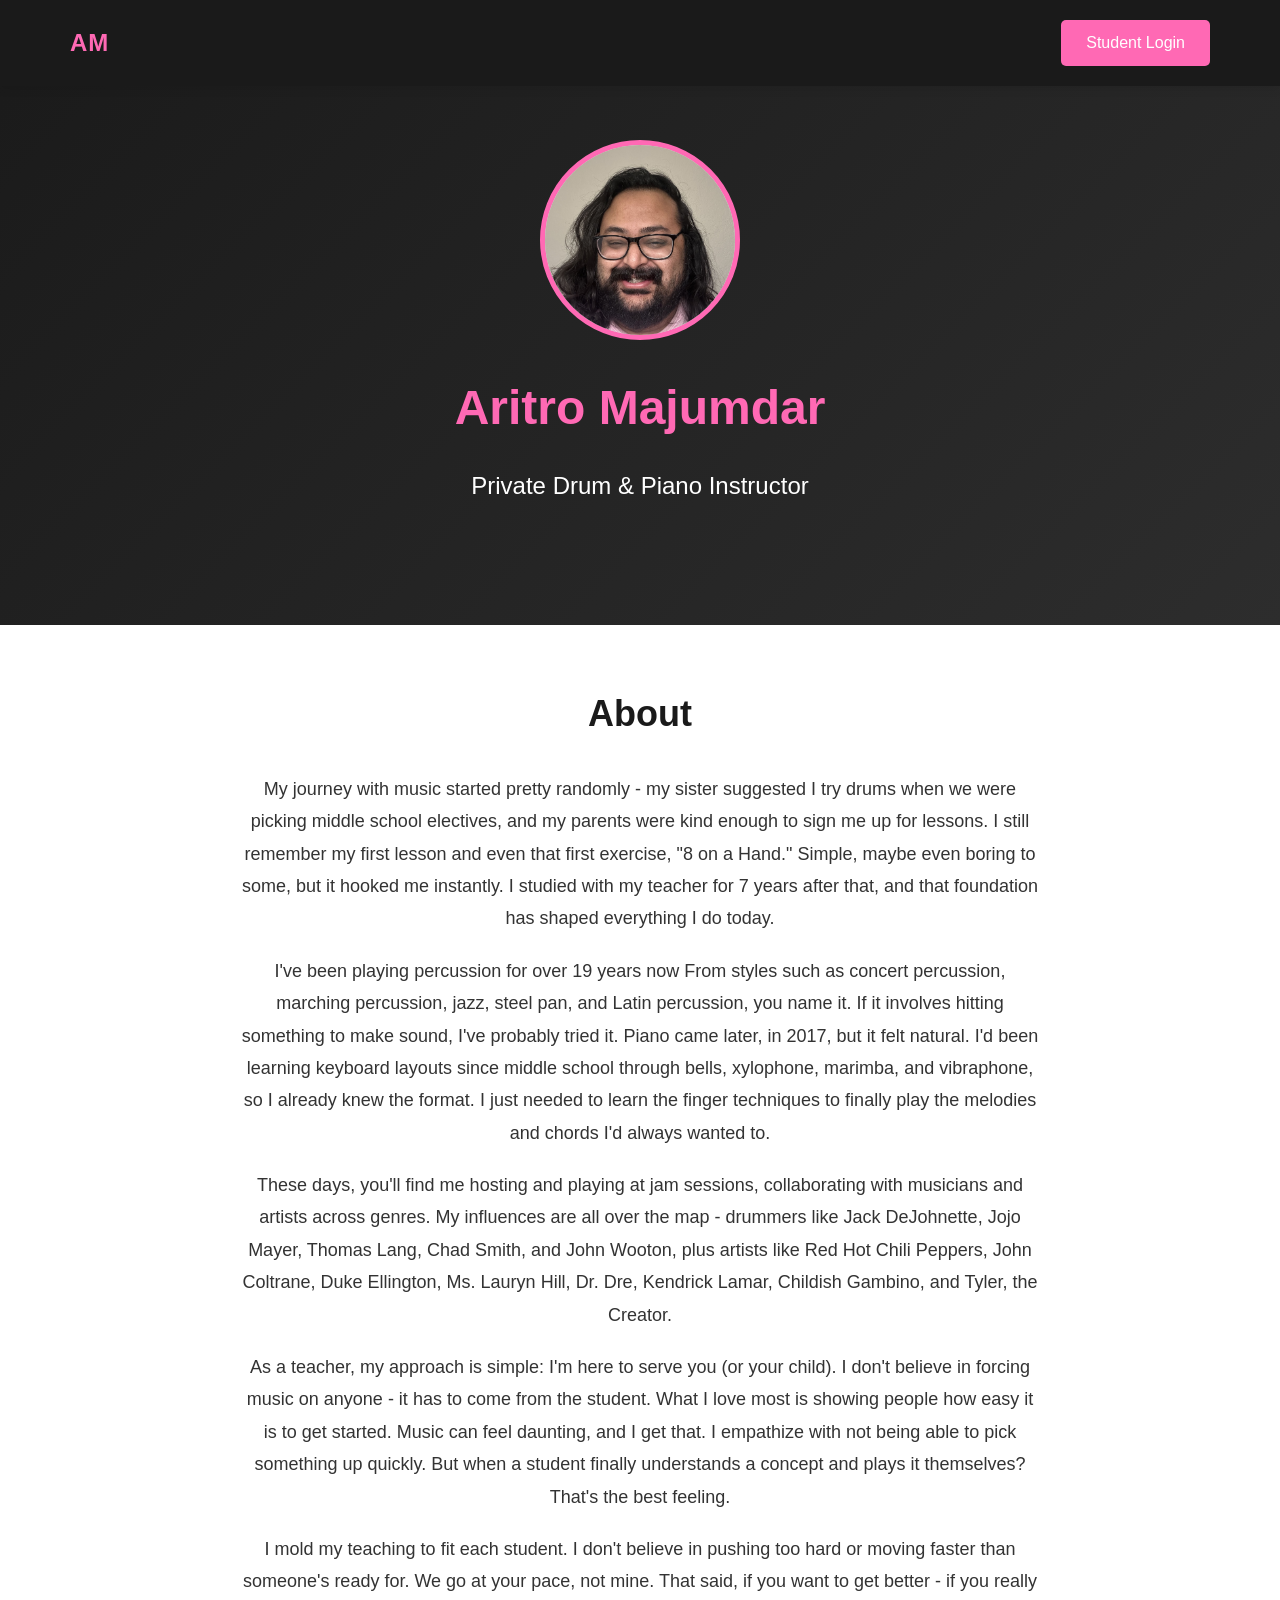
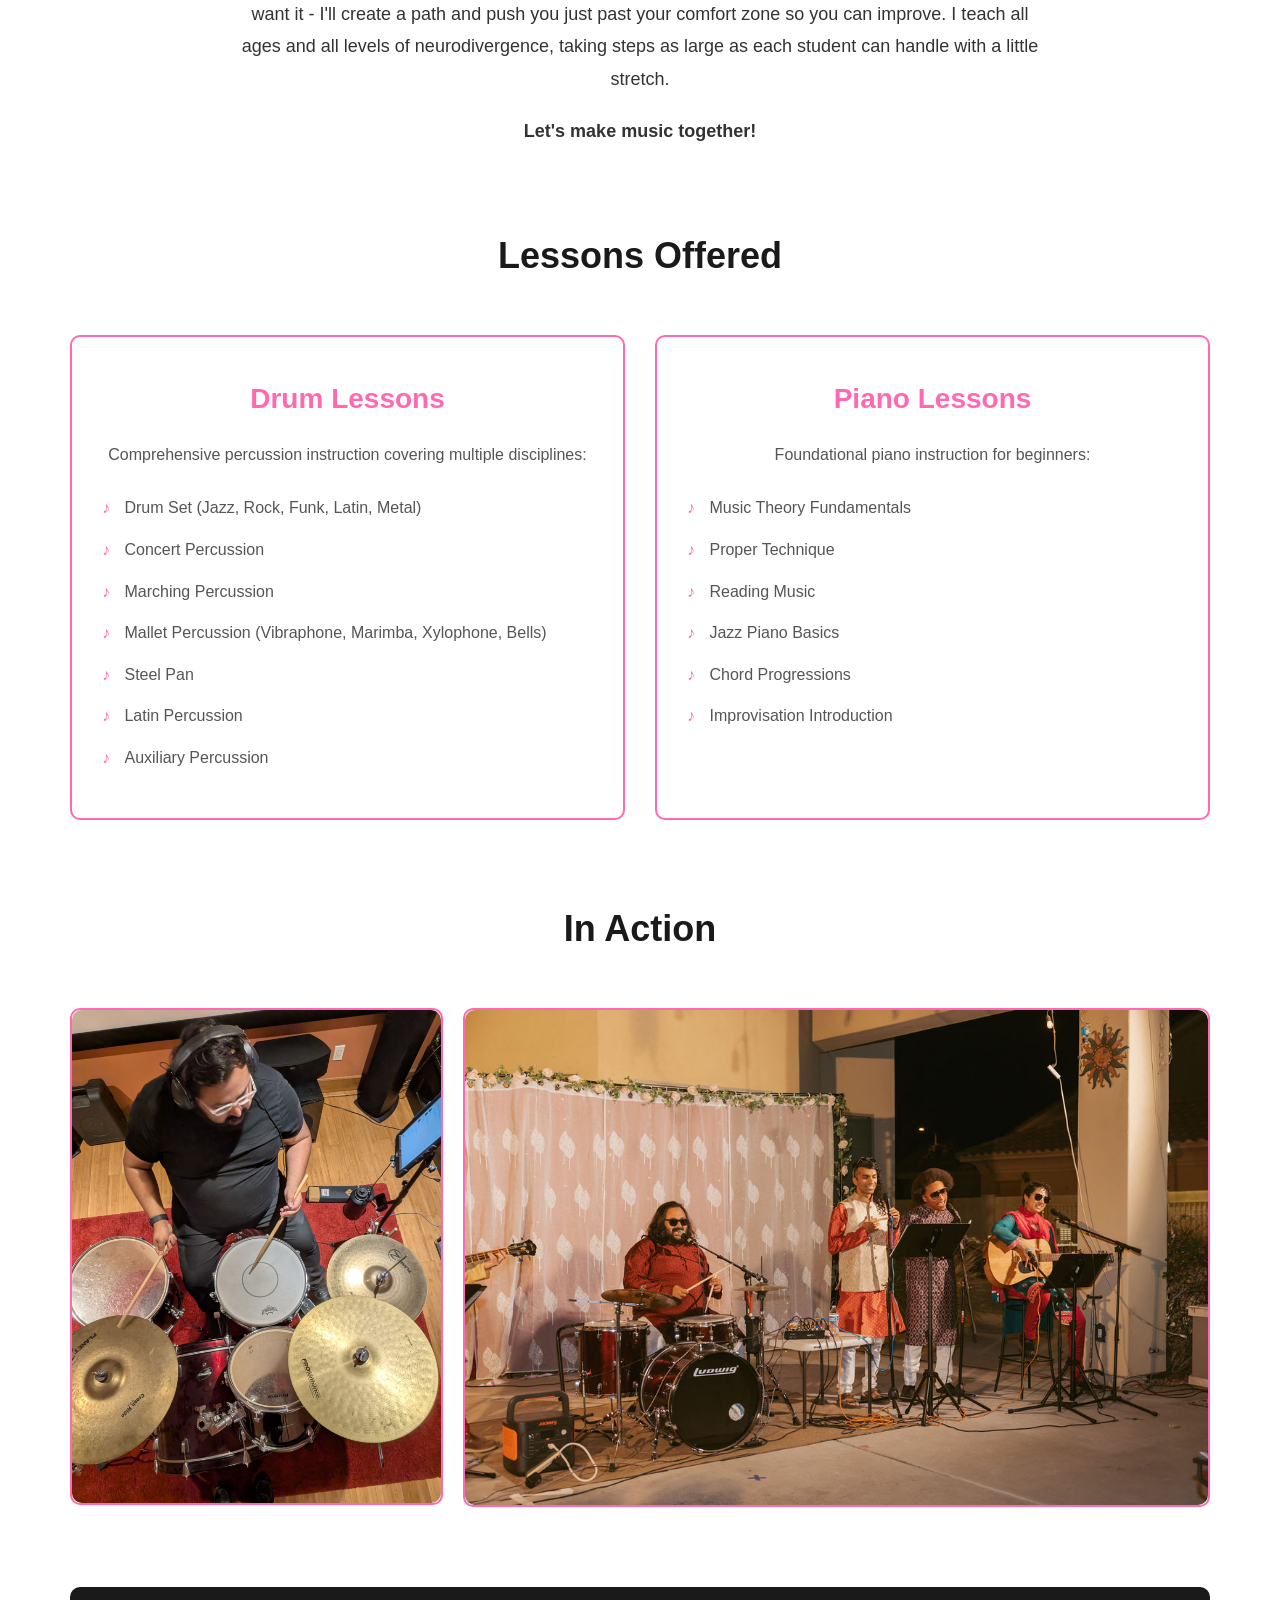
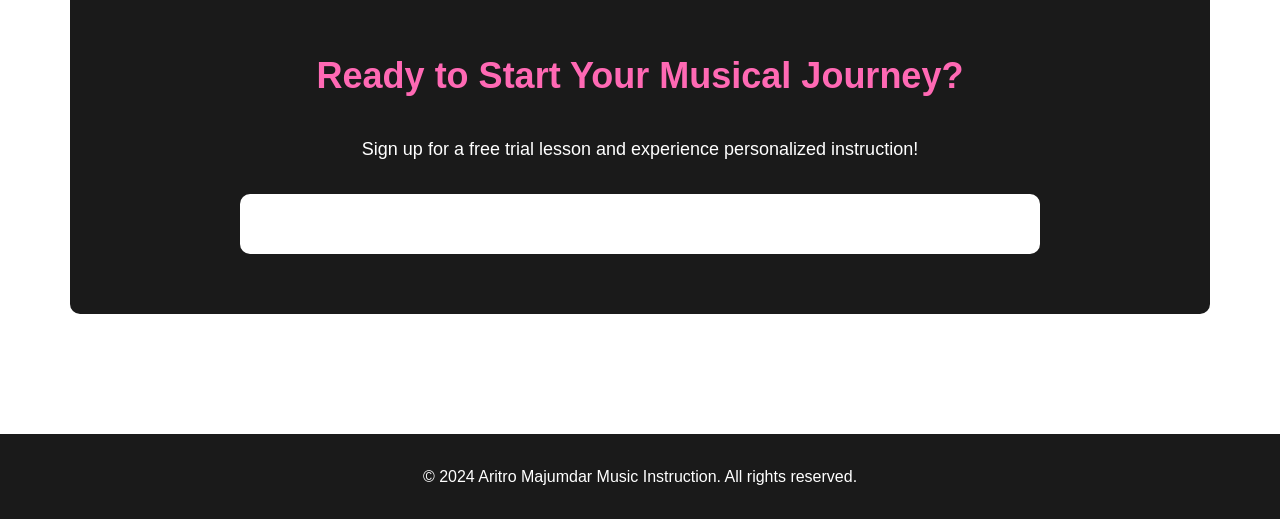
==== index.html @ 0a124317 "Changed bio" ====
<!DOCTYPE html>
<html lang="en">
<head>
    <meta charset="UTF-8">
    <meta name="viewport" content="width=device-width, initial-scale=1.0">
    <title>Aritro Majumdar - Drum & Piano Lessons</title>
    <link rel="stylesheet" href="style.css">
</head>
<body>
    <header>
        <nav>
            <div class="logo">AM</div>
            <a href="login.html" class="login-btn">Student Login</a>
        </nav>
    </header>

    <section class="hero">
        <div class="hero-image">
            <img src="images/music site profile.jpeg" alt="Aritro Majumdar">
        </div>
        <h1>Aritro Majumdar</h1>
        <h2>Private Drum & Piano Instructor</h2>
    </section>

    <div class="container">
        <section class="about">
            <h2>About</h2>
            <p>
                My journey with music started pretty randomly - my sister suggested I try drums when we were 
                picking middle school electives, and my parents were kind enough to sign me up for lessons. 
                I still remember my first lesson and even that first exercise, "8 on a Hand." Simple, 
                maybe even boring to some, but it hooked me instantly. I studied with my teacher for 7 years after that, 
                and that foundation has shaped everything I do today.
            </p>
            <p>
                I've been playing percussion for over 19 years now From styles such as concert percussion, marching percussion, 
                jazz, steel pan, and Latin percussion, you name it. 
                If it involves hitting something to make sound, I've probably tried it. 
                Piano came later, in 2017, but it felt natural. 
                I'd been learning keyboard layouts since middle school through bells, xylophone, 
                marimba, and vibraphone, so I already knew the format. I just needed to learn the finger 
                techniques to finally play the melodies and chords I'd always wanted to.
            </p>
            <p>
                These days, you'll find me hosting and playing at jam sessions, collaborating with musicians and artists across genres. My influences are all over the map - drummers like Jack DeJohnette, Jojo Mayer, Thomas Lang, Chad Smith, and John Wooton, plus artists like Red Hot Chili Peppers, John Coltrane, Duke Ellington, Ms. Lauryn Hill, Dr. Dre, Kendrick Lamar, Childish Gambino, and Tyler, the Creator.
            </p>
            <p>
                As a teacher, my approach is simple: I'm here to serve you (or your child). I don't believe in forcing music on anyone - it has to come from the student. What I love most is showing people how easy it is to get started. Music can feel daunting, and I get that. I empathize with not being able to pick something up quickly. But when a student finally understands a concept and plays it themselves? That's the best feeling.
            </p>
            <p>
                I mold my teaching to fit each student. I don't believe in pushing too hard or moving faster than someone's ready for. We go at your pace, not mine. That said, if you want to get better - if you really want it - I'll create a path and push you just past your comfort zone so you can improve. I teach all ages and all levels of neurodivergence, taking steps as large as each student can handle with a little stretch.
            </p>
            <p>
                <b>Let's make music together!</b>
            </p>
        </section>

        <section class="services">
            <h2>Lessons Offered</h2>
            <div class="service-cards">
                <div class="service-card">
                    <h3>Drum Lessons</h3>
                    <p>Comprehensive percussion instruction covering multiple disciplines:</p>
                    <ul>
                        <li>Drum Set (Jazz, Rock, Funk, Latin, Metal)</li>
                        <li>Concert Percussion</li>
                        <li>Marching Percussion</li>
                        <li>Mallet Percussion (Vibraphone, Marimba, Xylophone, Bells)</li>
                        <li>Steel Pan</li>
                        <li>Latin Percussion</li>
                        <li>Auxiliary Percussion</li>
                    </ul>
                </div>

                <div class="service-card">
                    <h3>Piano Lessons</h3>
                    <p>Foundational piano instruction for beginners:</p>
                    <ul>
                        <li>Music Theory Fundamentals</li>
                        <li>Proper Technique</li>
                        <li>Reading Music</li>
                        <li>Jazz Piano Basics</li>
                        <li>Chord Progressions</li>
                        <li>Improvisation Introduction</li>
                    </ul>
                </div>
            </div>
        </section>

        <section class="gallery">
            <h2>In Action</h2>
            <div class="gallery-grid">
                <div class="gallery-item">
                    <img src="images/performance1.jpg" alt="Performance 1">
                </div>
                <div class="gallery-item">
                    <img src="images/759A1581.jpg" alt="Performance 2">
                </div>
            </div>
        </section>

       <section class="contact">
            <h2>Ready to Start Your Musical Journey?</h2>
            <p>Sign up for a free trial lesson and experience personalized instruction!</p>
            <div class="trial-widget">
                <script src="https://app.mymusicstaff.com/Widget/v4/Widget.ashx?settings=eyJTY2hvb2xJRCI6InNjaF9QaDRKRiIsIldlYnNpdGVJRCI6Indic19WUzhKQyIsIldlYnNpdGVCbG9ja0lEIjoid2JiX3pZemNmSlEifQ=="></script>
            </div>
        </section>
    </div>

    <footer>
        <p>&copy; 2024 Aritro Majumdar Music Instruction. All rights reserved.</p>
    </footer>
</body>
</html>
---- style.css ----
* {
    margin: 0;
    padding: 0;
    box-sizing: border-box;
}

body {
    font-family: 'Helvetica Neue', Arial, sans-serif;
    line-height: 1.6;
    color: #1a1a1a;
    background: white;
}

/* Header */
header {
    background: #1a1a1a;
    padding: 20px 0;
    position: fixed;
    width: 100%;
    top: 0;
    z-index: 100;
    box-shadow: 0 2px 10px rgba(0,0,0,0.1);
}

nav {
    max-width: 1200px;
    margin: 0 auto;
    padding: 0 30px;
    display: flex;
    justify-content: space-between;
    align-items: center;
}

.logo {
    color: #ff69b4;
    font-size: 24px;
    font-weight: bold;
    letter-spacing: 1px;
}

.login-btn {
    background: #ff69b4;
    color: white;
    padding: 10px 25px;
    border: none;
    border-radius: 5px;
    font-size: 16px;
    cursor: pointer;
    text-decoration: none;
    transition: background 0.3s;
}

.login-btn:hover {
    background: #ff1493;
}

/* Hero Section */
.hero {
    background: linear-gradient(135deg, #1a1a1a 0%, #2d2d2d 100%);
    color: white;
    padding: 140px 30px 80px;
    text-align: center;
}

.hero h1 {
    font-size: 48px;
    margin-bottom: 20px;
    color: #ff69b4;
}

.hero h2 {
    font-size: 24px;
    font-weight: 300;
    margin-bottom: 40px;
    color: white;
}

.hero-image {
    width: 200px;
    height: 200px;
    border-radius: 50%;
    border: 5px solid #ff69b4;
    background: #ddd;
    margin: 0 auto 30px;
    display: flex;
    align-items: center;
    justify-content: center;
    color: #888;
    font-size: 14px;
}

/* Login Page Styles */
.login-page {
    min-height: 100vh;
    padding: 140px 30px 80px;
    background: linear-gradient(135deg, #1a1a1a 0%, #2d2d2d 100%);
}

.login-container {
    max-width: 800px;
    margin: 0 auto;
    background: white;
    padding: 40px;
    border-radius: 10px;
    box-shadow: 0 10px 30px rgba(0,0,0,0.3);
}

.login-container h1 {
    text-align: center;
    color: #ff69b4;
    margin-bottom: 30px;
    font-size: 36px;
}

#loginWidget {
    width: 100%;
}

/* Update/add to your Contact Section styles */

.trial-widget {
    max-width: 800px;
    margin: 0 auto;
    background: white;
    padding: 30px;
    border-radius: 10px;
}

/* Main Content */
.container {
    max-width: 1200px;
    margin: 0 auto;
    padding: 60px 30px;
}

/* About Section */
.about {
    text-align: center;
    margin-bottom: 80px;
}

.about h2 {
    font-size: 36px;
    margin-bottom: 30px;
    color: #1a1a1a;
}

.about p {
    font-size: 18px;
    line-height: 1.8;
    max-width: 800px;
    margin: 0 auto 20px;
    color: #333;
}

/* Services Section */
.services {
    margin-bottom: 80px;
}

.services h2 {
    font-size: 36px;
    text-align: center;
    margin-bottom: 50px;
    color: #1a1a1a;
}

.service-cards {
    display: grid;
    grid-template-columns: repeat(auto-fit, minmax(300px, 1fr));
    gap: 30px;
}

.service-card {
    background: white;
    border: 2px solid #ff69b4;
    border-radius: 10px;
    padding: 40px 30px;
    text-align: center;
    transition: transform 0.3s, box-shadow 0.3s;
}

.service-card:hover {
    transform: translateY(-5px);
    box-shadow: 0 10px 30px rgba(255, 105, 180, 0.2);
}

.service-card h3 {
    font-size: 28px;
    margin-bottom: 20px;
    color: #ff69b4;
}

.service-card p {
    font-size: 16px;
    color: #555;
    line-height: 1.6;
}

.service-card ul {
    list-style: none;
    margin-top: 20px;
    text-align: left;
}

.service-card li {
    padding: 8px 0;
    color: #555;
}

.service-card li:before {
    content: "♪ ";
    color: #ff69b4;
    font-weight: bold;
    margin-right: 10px;
}

.service-card .sub-list {
    margin-left: 20px;
    margin-top: 10px;
}

.service-card .sub-list li {
    padding: 5px 0;
    font-size: 14px;
}

.service-card .sub-list li:before {
    content: "• ";
    color: #ff69b4;
    font-weight: bold;
    margin-right: 8px;
}

/* Gallery Section */
.gallery {
    margin-bottom: 80px;
}

.gallery h2 {
    font-size: 36px;
    text-align: center;
    margin-bottom: 50px;
    color: #1a1a1a;
}

.gallery-grid {
    display: grid;
    grid-template-columns: 1fr 2fr;
    gap: 20px;
    align-items: start;
}

.gallery-item {
    background: #f0f0f0;
    border-radius: 10px;
    overflow: hidden;
    border: 2px solid #ff69b4;
}

.gallery-item.tall {
    grid-row: span 2;
}

.gallery-item.wide {
    grid-column: span 1;
}

.gallery-item img {
    width: 100%;
    height: 100%;
    object-fit: cover;
    display: block;
}

/* Add this to your style.css file */

.hero-image img {
    width: 100%;
    height: 100%;
    object-fit: cover;
    border-radius: 50%;
}

.gallery-item img {
    width: 100%;
    height: 100%;
    object-fit: cover;
    border-radius: 10px;
}

/* Contact Section */
.contact {
    background: #1a1a1a;
    color: white;
    padding: 60px 30px;
    text-align: center;
    border-radius: 10px;
}

.contact h2 {
    font-size: 36px;
    margin-bottom: 30px;
    color: #ff69b4;
}

.contact p {
    font-size: 18px;
    margin-bottom: 30px;
}

.contact-btn {
    background: #ff69b4;
    color: white;
    padding: 15px 40px;
    border: none;
    border-radius: 5px;
    font-size: 18px;
    cursor: pointer;
    text-decoration: none;
    display: inline-block;
    transition: background 0.3s;
}

.contact-btn:hover {
    background: #ff1493;
}

/* Footer */
footer {
    background: #1a1a1a;
    color: white;
    text-align: center;
    padding: 30px;
    margin-top: 60px;
}

/* Add this to the bottom of your style.css file */

/* Modal Styles */
.modal {
    display: none;
    position: fixed;
    z-index: 1000;
    left: 0;
    top: 0;
    width: 100%;
    height: 100%;
    overflow: auto;
    background-color: rgba(0, 0, 0, 0.7);
}

.modal-content {
    background-color: #fefefe;
    margin: 5% auto;
    padding: 20px;
    border: 1px solid #888;
    border-radius: 10px;
    width: 90%;
    max-width: 600px;
    position: relative;
}

.close {
    color: #aaa;
    float: right;
    font-size: 28px;
    font-weight: bold;
    cursor: pointer;
}

.close:hover,
.close:focus {
    color: #ff69b4;
}

/* Responsive */
@media (max-width: 768px) {
    .hero h1 {
        font-size: 36px;
    }

    .hero h2 {
        font-size: 20px;
    }

    .service-cards {
        grid-template-columns: 1fr;
    }

    .gallery-grid {
        grid-template-columns: 1fr;
    }
    
    .gallery-item.tall {
        grid-row: span 1;
    }
}
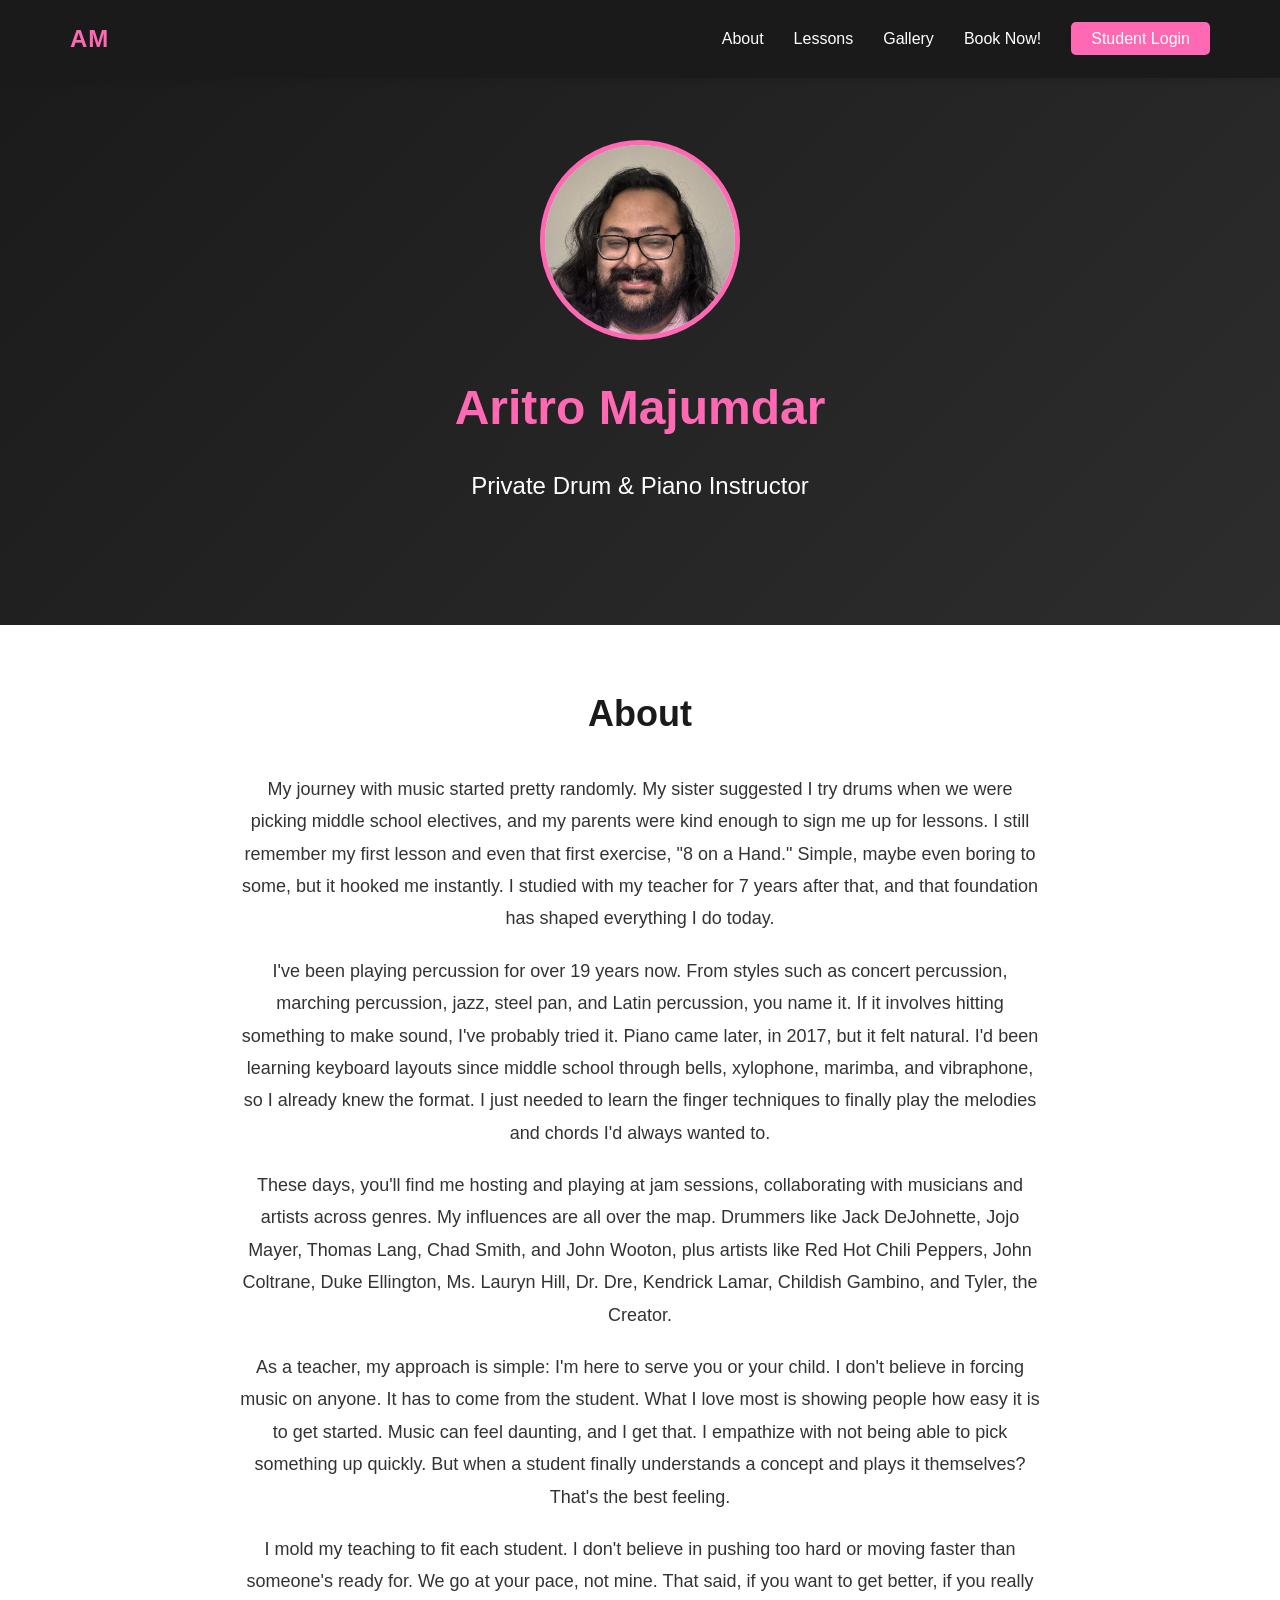
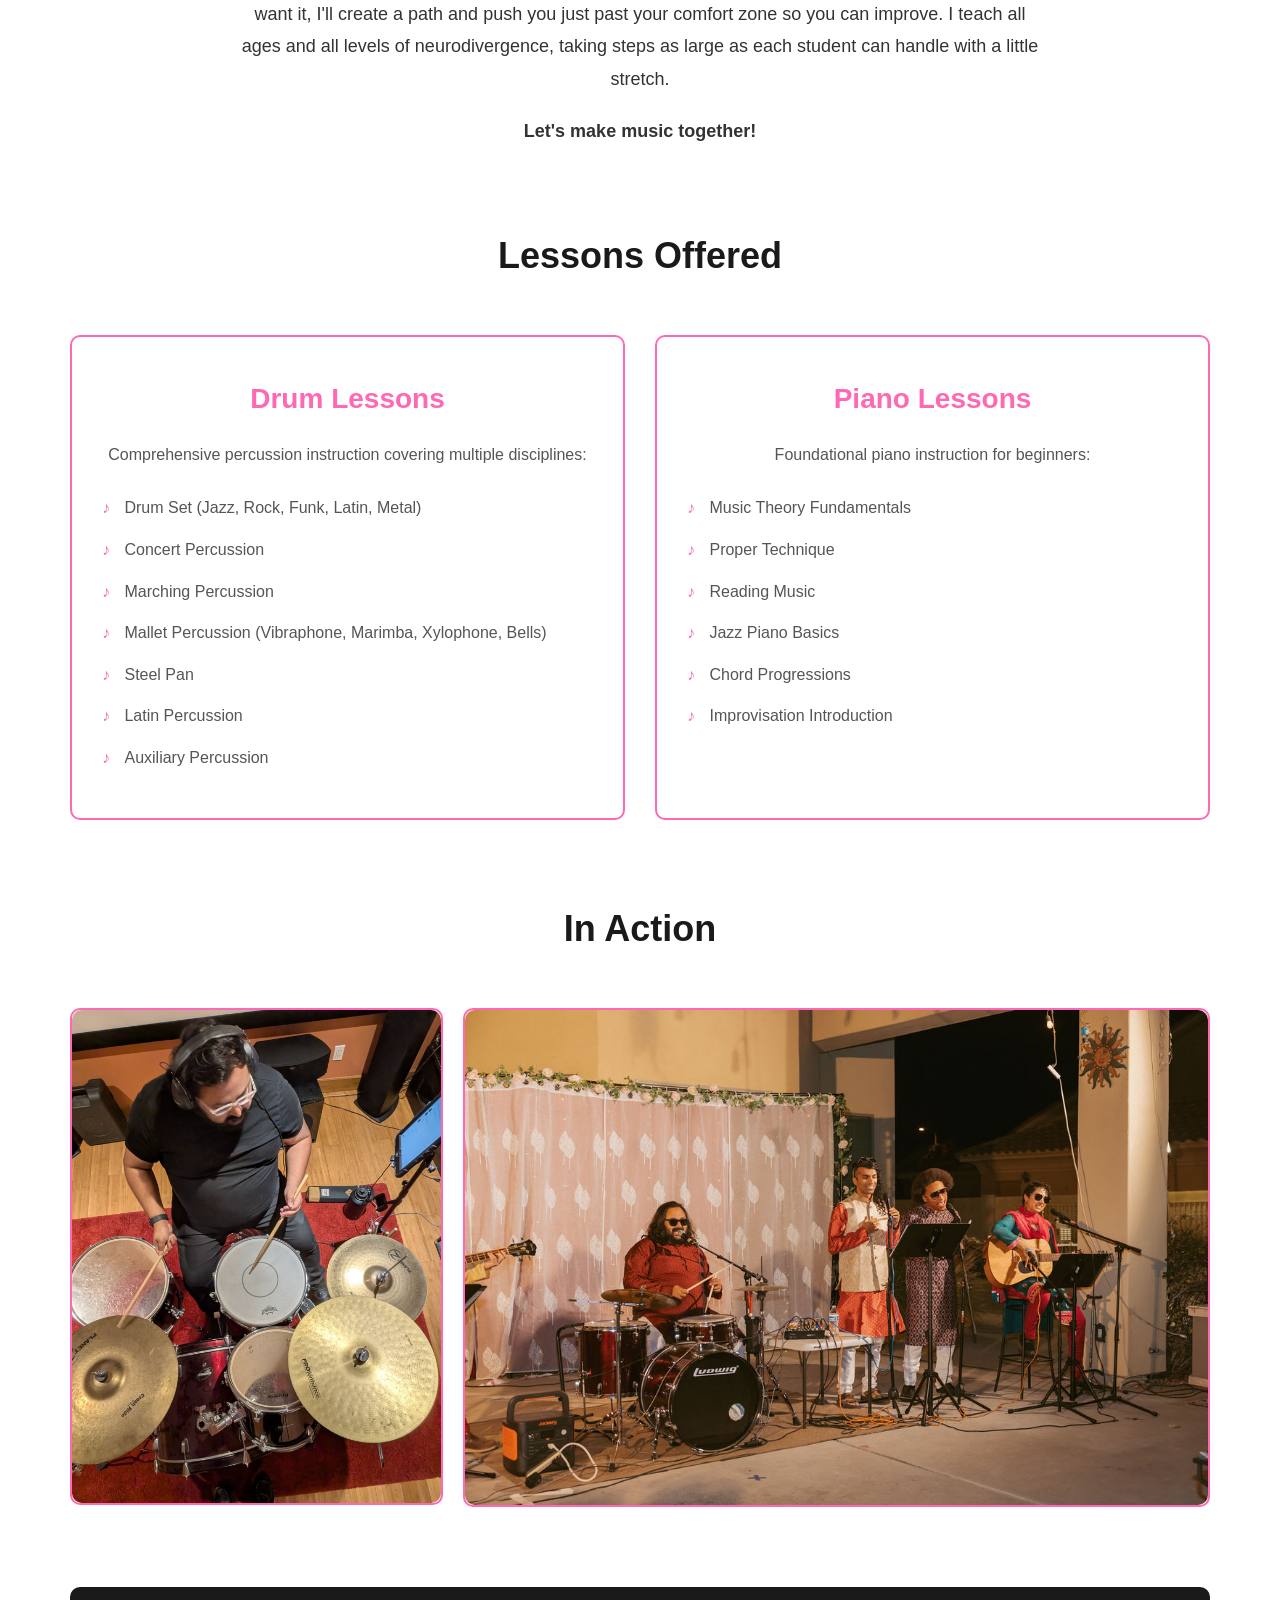
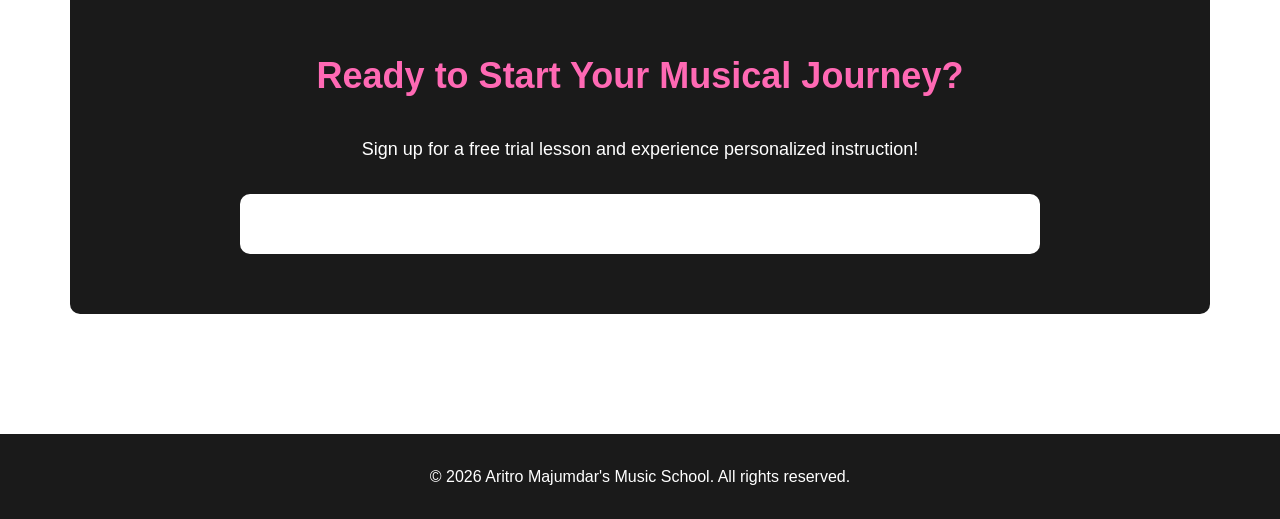
==== commit 7c0a2f49: "Added nav bar" ====
--- a/index.html
+++ b/index.html
@@ -10,7 +10,13 @@
     <header>
         <nav>
             <div class="logo">AM</div>
-            <a href="login.html" class="login-btn">Student Login</a>
+            <ul class="nav-links">
+                <li><a href="#about">About</a></li>
+                <li><a href="#lessons">Lessons</a></li>
+                <li><a href="#gallery">Gallery</a></li>
+                <li><a href="#booknow">Book Now!</a></li>
+                <li><a href="login.html" class="login-btn">Student Login</a></li>
+            </ul>
         </nav>
     </header>
 
@@ -23,17 +29,17 @@
     </section>
 
     <div class="container">
-        <section class="about">
+        <section id="about" class="about">
             <h2>About</h2>
             <p>
-                My journey with music started pretty randomly - my sister suggested I try drums when we were 
+                My journey with music started pretty randomly. My sister suggested I try drums when we were 
                 picking middle school electives, and my parents were kind enough to sign me up for lessons. 
                 I still remember my first lesson and even that first exercise, "8 on a Hand." Simple, 
                 maybe even boring to some, but it hooked me instantly. I studied with my teacher for 7 years after that, 
                 and that foundation has shaped everything I do today.
             </p>
             <p>
-                I've been playing percussion for over 19 years now From styles such as concert percussion, marching percussion, 
+                I've been playing percussion for over 19 years now. From styles such as concert percussion, marching percussion, 
                 jazz, steel pan, and Latin percussion, you name it. 
                 If it involves hitting something to make sound, I've probably tried it. 
                 Piano came later, in 2017, but it felt natural. 
@@ -42,20 +48,20 @@
                 techniques to finally play the melodies and chords I'd always wanted to.
             </p>
             <p>
-                These days, you'll find me hosting and playing at jam sessions, collaborating with musicians and artists across genres. My influences are all over the map - drummers like Jack DeJohnette, Jojo Mayer, Thomas Lang, Chad Smith, and John Wooton, plus artists like Red Hot Chili Peppers, John Coltrane, Duke Ellington, Ms. Lauryn Hill, Dr. Dre, Kendrick Lamar, Childish Gambino, and Tyler, the Creator.
+                These days, you'll find me hosting and playing at jam sessions, collaborating with musicians and artists across genres. My influences are all over the map. Drummers like Jack DeJohnette, Jojo Mayer, Thomas Lang, Chad Smith, and John Wooton, plus artists like Red Hot Chili Peppers, John Coltrane, Duke Ellington, Ms. Lauryn Hill, Dr. Dre, Kendrick Lamar, Childish Gambino, and Tyler, the Creator.
             </p>
             <p>
-                As a teacher, my approach is simple: I'm here to serve you (or your child). I don't believe in forcing music on anyone - it has to come from the student. What I love most is showing people how easy it is to get started. Music can feel daunting, and I get that. I empathize with not being able to pick something up quickly. But when a student finally understands a concept and plays it themselves? That's the best feeling.
+                As a teacher, my approach is simple: I'm here to serve you or your child. I don't believe in forcing music on anyone. It has to come from the student. What I love most is showing people how easy it is to get started. Music can feel daunting, and I get that. I empathize with not being able to pick something up quickly. But when a student finally understands a concept and plays it themselves? That's the best feeling.
             </p>
             <p>
-                I mold my teaching to fit each student. I don't believe in pushing too hard or moving faster than someone's ready for. We go at your pace, not mine. That said, if you want to get better - if you really want it - I'll create a path and push you just past your comfort zone so you can improve. I teach all ages and all levels of neurodivergence, taking steps as large as each student can handle with a little stretch.
+                I mold my teaching to fit each student. I don't believe in pushing too hard or moving faster than someone's ready for. We go at your pace, not mine. That said, if you want to get better, if you really want it, I'll create a path and push you just past your comfort zone so you can improve. I teach all ages and all levels of neurodivergence, taking steps as large as each student can handle with a little stretch.
             </p>
             <p>
                 <b>Let's make music together!</b>
             </p>
         </section>
 
-        <section class="services">
+        <section id="lessons" class="services">
             <h2>Lessons Offered</h2>
             <div class="service-cards">
                 <div class="service-card">
@@ -87,7 +93,7 @@
             </div>
         </section>
 
-        <section class="gallery">
+        <section id="gallery" class="gallery">
             <h2>In Action</h2>
             <div class="gallery-grid">
                 <div class="gallery-item">
@@ -99,7 +105,7 @@
             </div>
         </section>
 
-       <section class="contact">
+       <section id="book now" class="contact">
             <h2>Ready to Start Your Musical Journey?</h2>
             <p>Sign up for a free trial lesson and experience personalized instruction!</p>
             <div class="trial-widget">
@@ -109,7 +115,23 @@
     </div>
 
     <footer>
-        <p>&copy; 2024 Aritro Majumdar Music Instruction. All rights reserved.</p>
+        <p>&copy; 2026 Aritro Majumdar's Music School. All rights reserved.</p>
     </footer>
+
+    <script>
+        // Smooth scrolling for navigation links
+        document.querySelectorAll('a[href^="#"]').forEach(anchor => {
+            anchor.addEventListener('click', function (e) {
+                e.preventDefault();
+                const target = document.querySelector(this.getAttribute('href'));
+                if (target) {
+                    target.scrollIntoView({
+                        behavior: 'smooth',
+                        block: 'start'
+                    });
+                }
+            });
+        });
+    </script>
 </body>
 </html>
--- a/style.css
+++ b/style.css
@@ -21,6 +21,8 @@
     z-index: 100;
     box-shadow: 0 2px 10px rgba(0,0,0,0.1);
 }
+
+/* Add/update these styles in your style.css */
 
 nav {
     max-width: 1200px;
@@ -29,6 +31,46 @@
     display: flex;
     justify-content: space-between;
     align-items: center;
+}
+
+.nav-links {
+    display: flex;
+    list-style: none;
+    gap: 30px;
+    align-items: center;
+}
+
+.nav-links a {
+    text-decoration: none;
+    color: white;
+    font-size: 16px;
+    transition: color 0.3s;
+}
+
+.nav-links a:hover {
+    color: #ff69b4;
+}
+
+.nav-links .login-btn {
+    background: #ff69b4;
+    color: white;
+    padding: 8px 20px;
+    border-radius: 5px;
+}
+
+.nav-links .login-btn:hover {
+    background: #ff1493;
+    color: white;
+}
+
+/* Responsive mobile menu */
+@media (max-width: 768px) {
+    .nav-links {
+        gap: 15px;
+        flex-wrap: wrap;
+        justify-content: center;
+        font-size: 14px;
+    }
 }
 
 .logo {
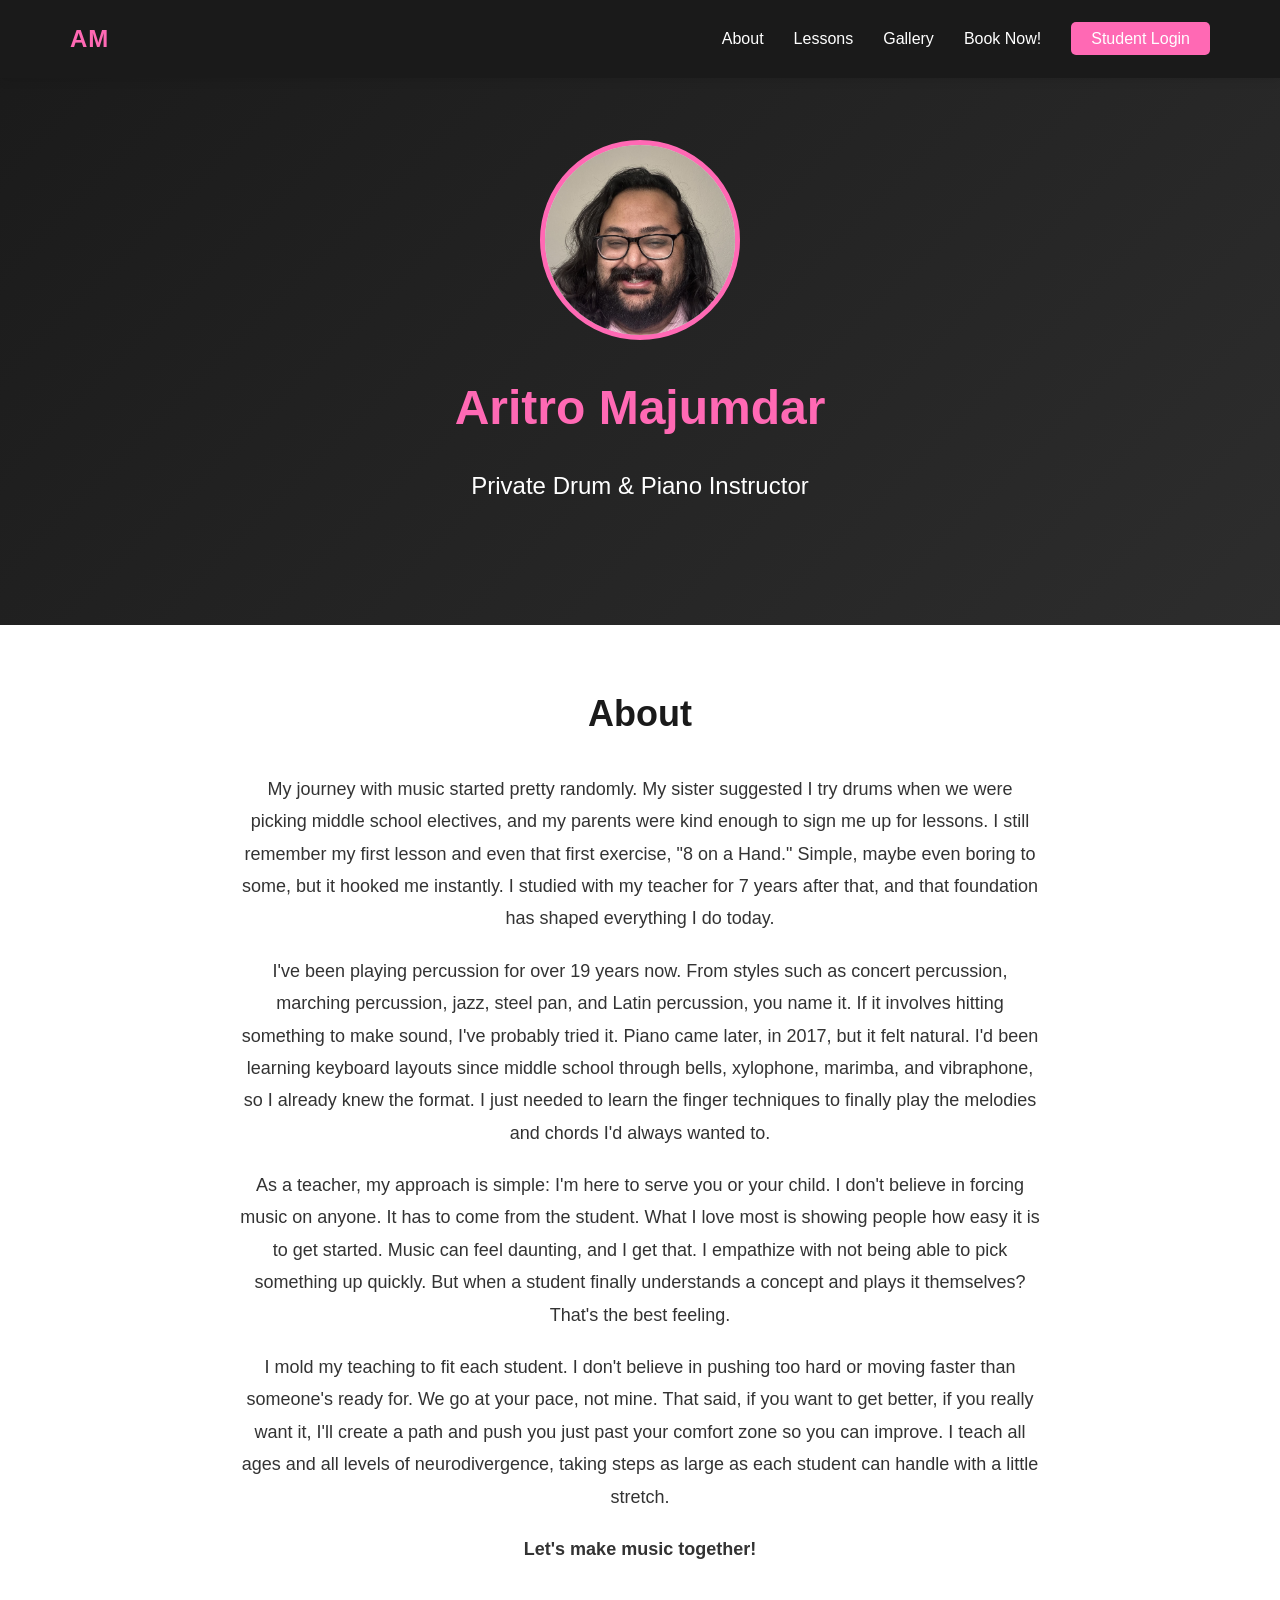
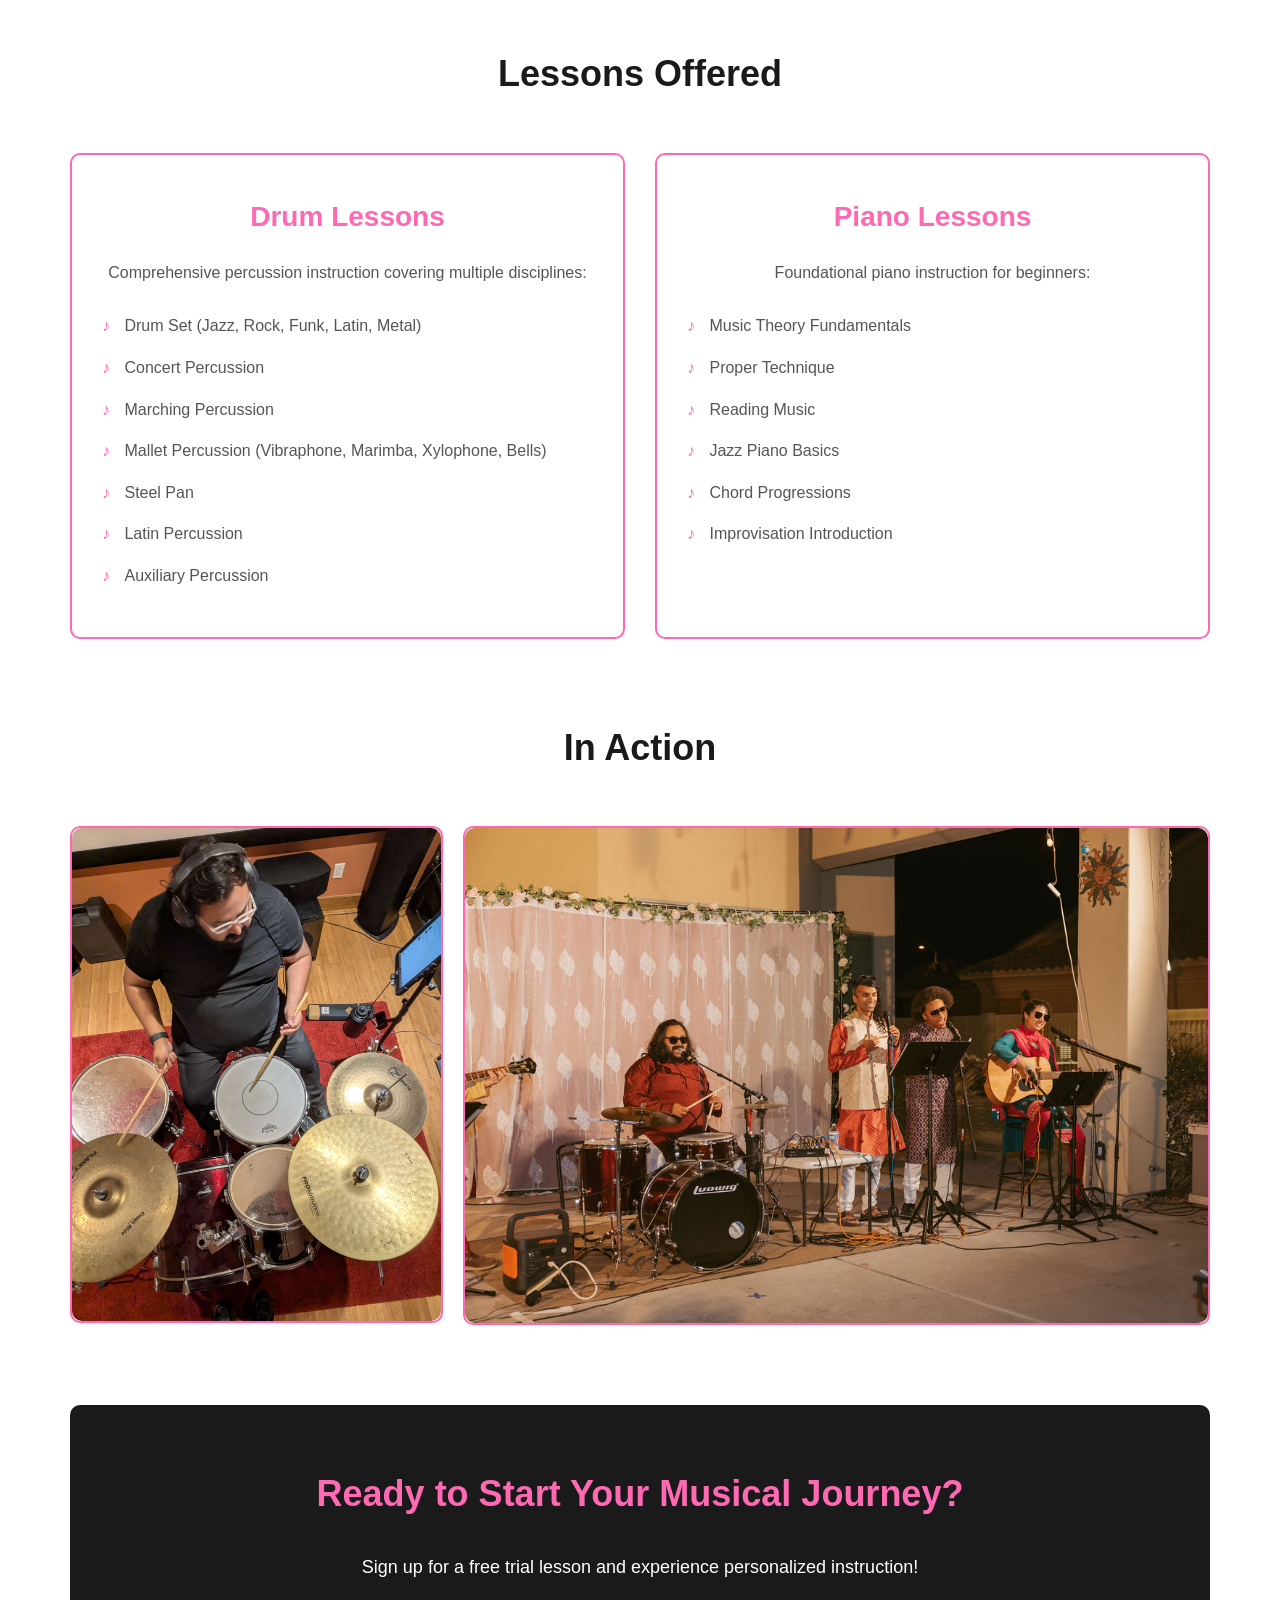
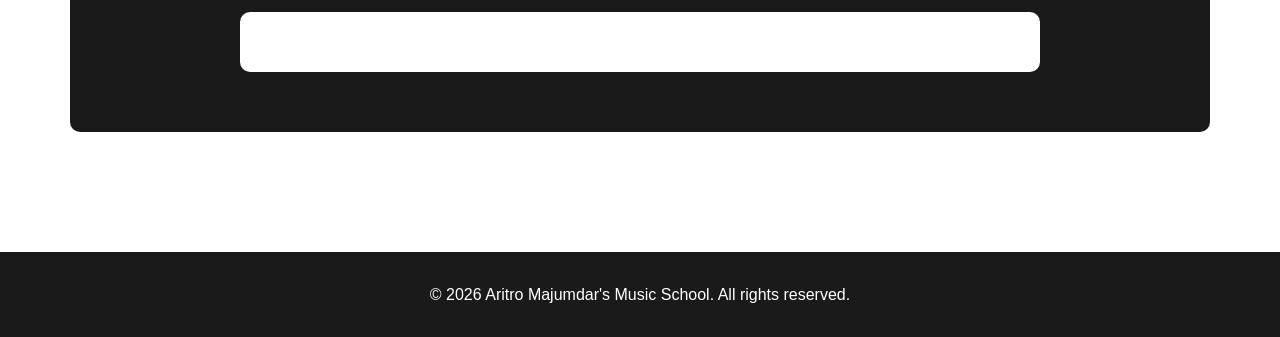
==== commit 6ad7e0a9: "Changed bio shorter" ====
--- a/index.html
+++ b/index.html
@@ -46,9 +46,6 @@
                 I'd been learning keyboard layouts since middle school through bells, xylophone, 
                 marimba, and vibraphone, so I already knew the format. I just needed to learn the finger 
                 techniques to finally play the melodies and chords I'd always wanted to.
-            </p>
-            <p>
-                These days, you'll find me hosting and playing at jam sessions, collaborating with musicians and artists across genres. My influences are all over the map. Drummers like Jack DeJohnette, Jojo Mayer, Thomas Lang, Chad Smith, and John Wooton, plus artists like Red Hot Chili Peppers, John Coltrane, Duke Ellington, Ms. Lauryn Hill, Dr. Dre, Kendrick Lamar, Childish Gambino, and Tyler, the Creator.
             </p>
             <p>
                 As a teacher, my approach is simple: I'm here to serve you or your child. I don't believe in forcing music on anyone. It has to come from the student. What I love most is showing people how easy it is to get started. Music can feel daunting, and I get that. I empathize with not being able to pick something up quickly. But when a student finally understands a concept and plays it themselves? That's the best feeling.
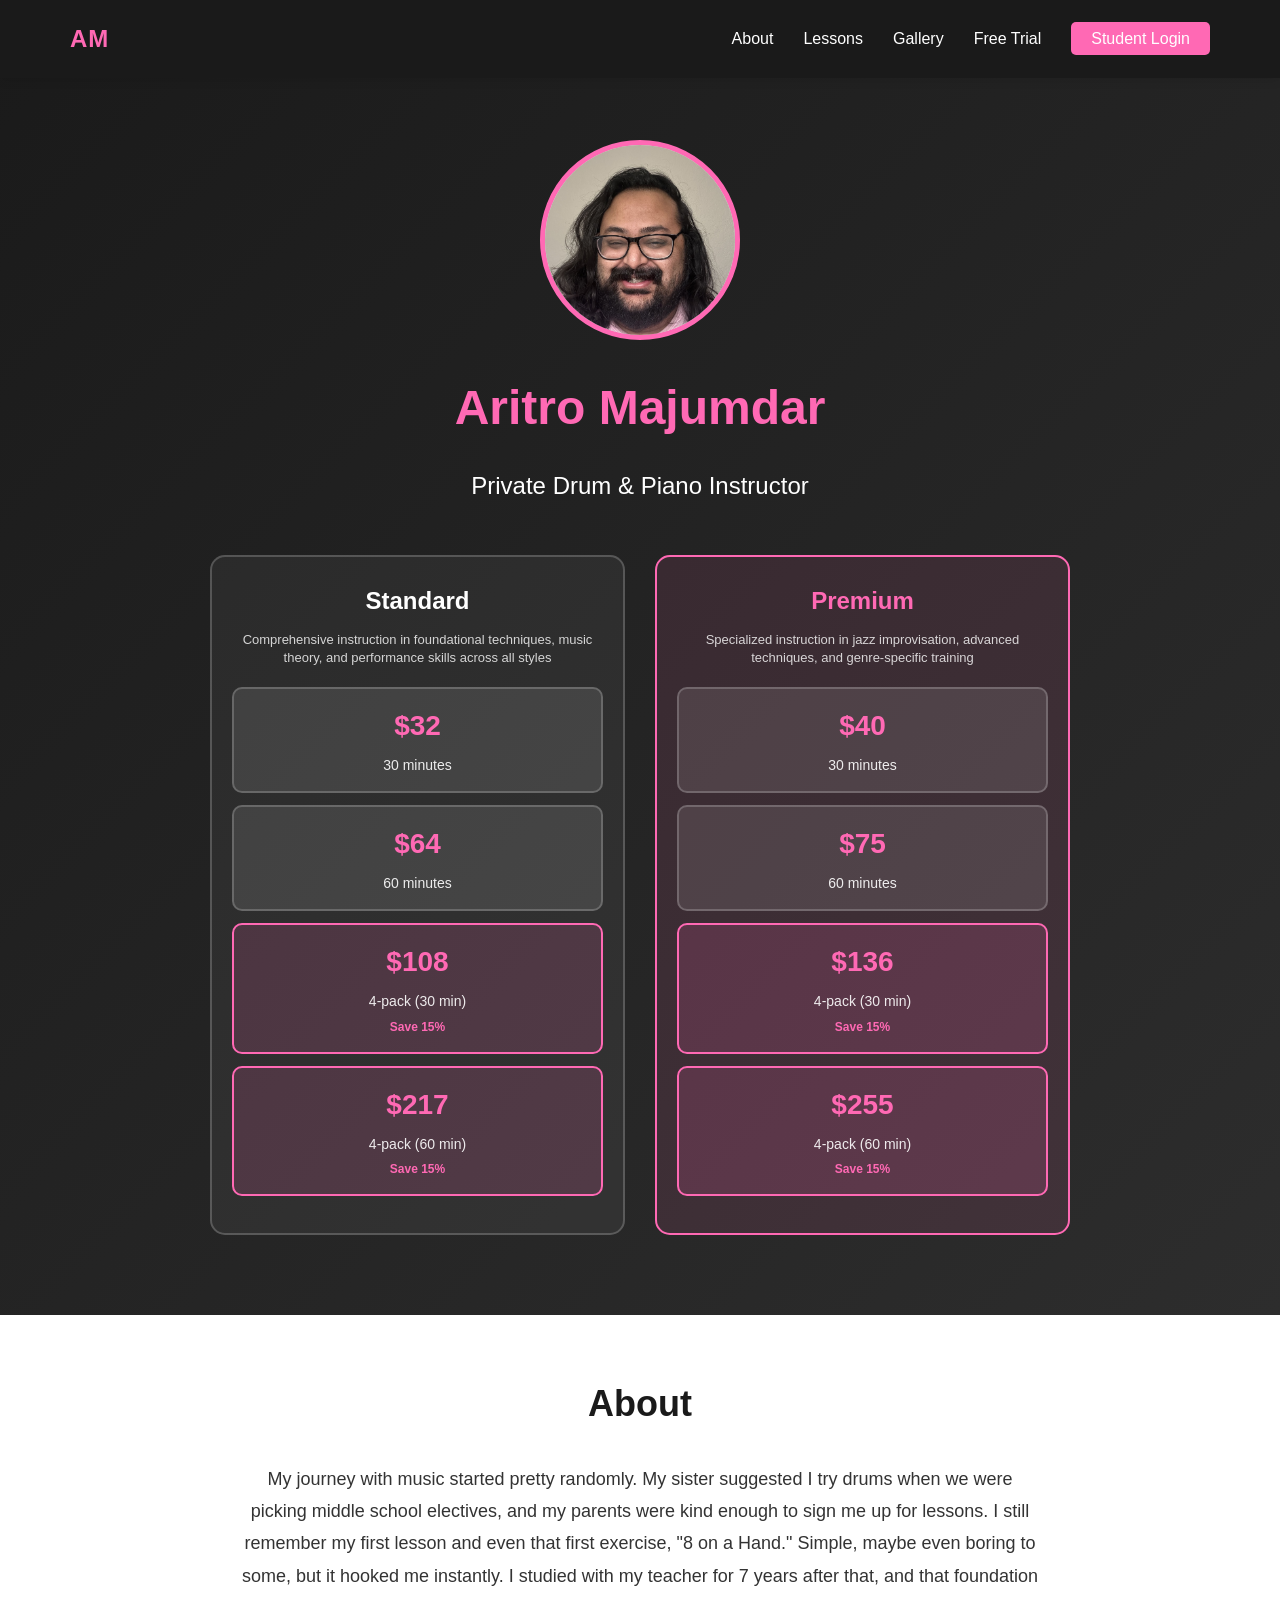
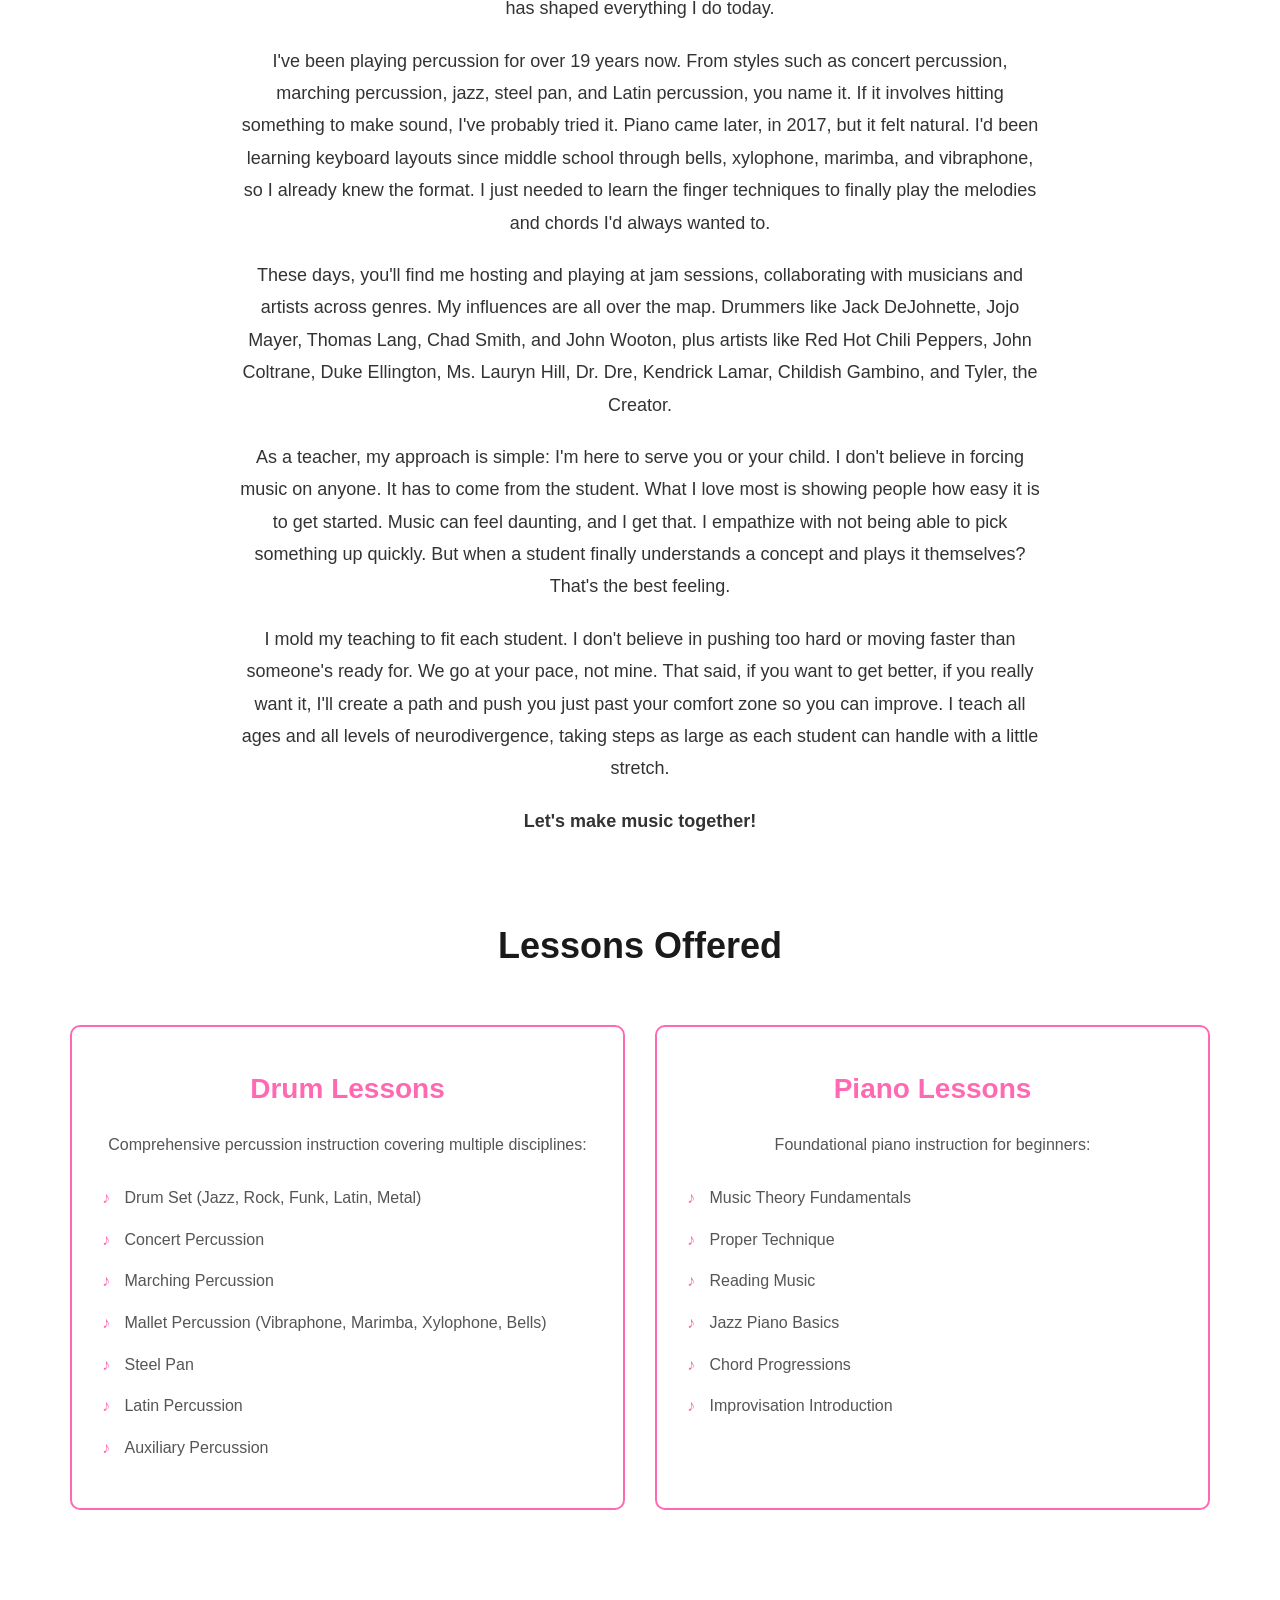
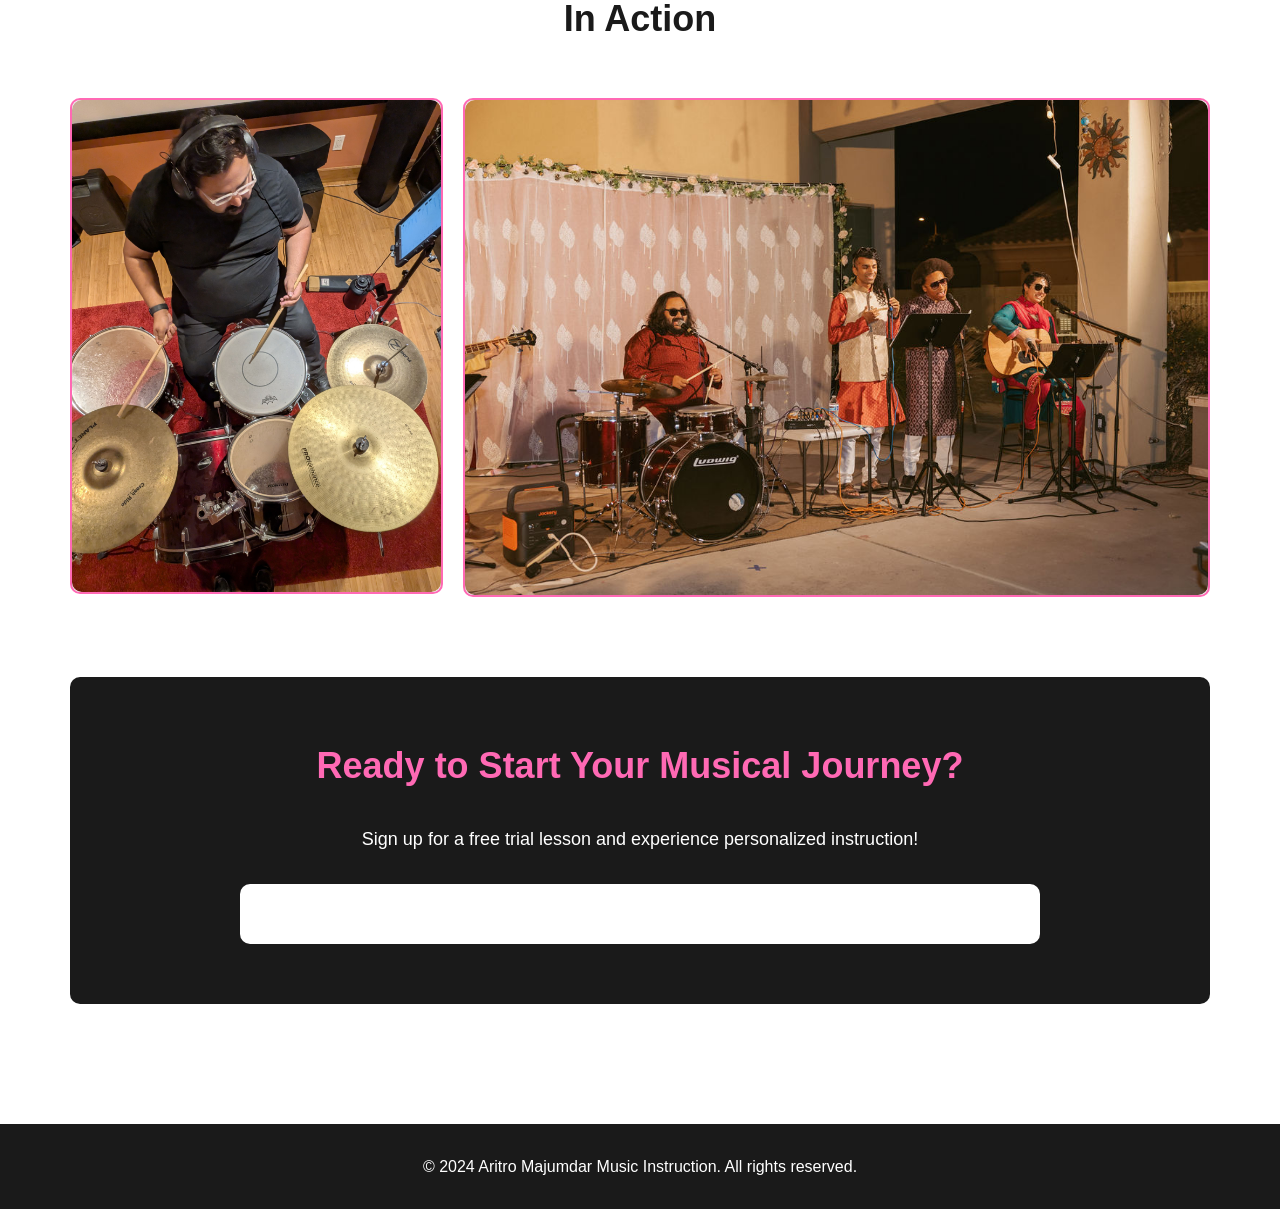
==== commit ae6f4027: "Added oricing hero section" ====
--- a/index.html
+++ b/index.html
@@ -14,7 +14,7 @@
                 <li><a href="#about">About</a></li>
                 <li><a href="#lessons">Lessons</a></li>
                 <li><a href="#gallery">Gallery</a></li>
-                <li><a href="#booknow">Book Now!</a></li>
+                <li><a href="#trial">Free Trial</a></li>
                 <li><a href="login.html" class="login-btn">Student Login</a></li>
             </ul>
         </nav>
@@ -26,6 +26,54 @@
         </div>
         <h1>Aritro Majumdar</h1>
         <h2>Private Drum & Piano Instructor</h2>
+        
+        <div class="pricing-hero">
+            <div class="pricing-tier">
+                <h3 class="tier-title">Standard</h3>
+                <p class="tier-description">Comprehensive instruction in foundational techniques, music theory, and performance skills across all styles</p>
+                <div class="price-item">
+                    <span class="price">$32</span>
+                    <span class="duration">30 minutes</span>
+                </div>
+                <div class="price-item">
+                    <span class="price">$64</span>
+                    <span class="duration">60 minutes</span>
+                </div>
+                <div class="price-item bundle">
+                    <span class="price">$108</span>
+                    <span class="duration">4-pack (30 min)</span>
+                    <span class="savings">Save 15%</span>
+                </div>
+                <div class="price-item bundle">
+                    <span class="price">$217</span>
+                    <span class="duration">4-pack (60 min)</span>
+                    <span class="savings">Save 15%</span>
+                </div>
+            </div>
+
+            <div class="pricing-tier premium">
+                <h3 class="tier-title">Premium</h3>
+                <p class="tier-description">Specialized instruction in jazz improvisation, advanced techniques, and genre-specific training</p>
+                <div class="price-item">
+                    <span class="price">$40</span>
+                    <span class="duration">30 minutes</span>
+                </div>
+                <div class="price-item">
+                    <span class="price">$75</span>
+                    <span class="duration">60 minutes</span>
+                </div>
+                <div class="price-item bundle">
+                    <span class="price">$136</span>
+                    <span class="duration">4-pack (30 min)</span>
+                    <span class="savings">Save 15%</span>
+                </div>
+                <div class="price-item bundle">
+                    <span class="price">$255</span>
+                    <span class="duration">4-pack (60 min)</span>
+                    <span class="savings">Save 15%</span>
+                </div>
+            </div>
+        </div>
     </section>
 
     <div class="container">
@@ -46,6 +94,9 @@
                 I'd been learning keyboard layouts since middle school through bells, xylophone, 
                 marimba, and vibraphone, so I already knew the format. I just needed to learn the finger 
                 techniques to finally play the melodies and chords I'd always wanted to.
+            </p>
+            <p>
+                These days, you'll find me hosting and playing at jam sessions, collaborating with musicians and artists across genres. My influences are all over the map. Drummers like Jack DeJohnette, Jojo Mayer, Thomas Lang, Chad Smith, and John Wooton, plus artists like Red Hot Chili Peppers, John Coltrane, Duke Ellington, Ms. Lauryn Hill, Dr. Dre, Kendrick Lamar, Childish Gambino, and Tyler, the Creator.
             </p>
             <p>
                 As a teacher, my approach is simple: I'm here to serve you or your child. I don't believe in forcing music on anyone. It has to come from the student. What I love most is showing people how easy it is to get started. Music can feel daunting, and I get that. I empathize with not being able to pick something up quickly. But when a student finally understands a concept and plays it themselves? That's the best feeling.
@@ -102,7 +153,7 @@
             </div>
         </section>
 
-       <section id="book now" class="contact">
+       <section id="trial" class="contact">
             <h2>Ready to Start Your Musical Journey?</h2>
             <p>Sign up for a free trial lesson and experience personalized instruction!</p>
             <div class="trial-widget">
@@ -112,7 +163,7 @@
     </div>
 
     <footer>
-        <p>&copy; 2026 Aritro Majumdar's Music School. All rights reserved.</p>
+        <p>&copy; 2024 Aritro Majumdar Music Instruction. All rights reserved.</p>
     </footer>
 
     <script>
--- a/style.css
+++ b/style.css
@@ -61,6 +61,111 @@
 .nav-links .login-btn:hover {
     background: #ff1493;
     color: white;
+}
+
+/* Pricing Section in Hero */
+.pricing-hero {
+    display: grid;
+    grid-template-columns: repeat(auto-fit, minmax(280px, 1fr));
+    gap: 30px;
+    max-width: 900px;
+    margin: 50px auto 0;
+    padding: 0 20px;
+}
+
+.pricing-tier {
+    background: rgba(255, 255, 255, 0.05);
+    border: 2px solid rgba(255, 255, 255, 0.2);
+    border-radius: 15px;
+    padding: 25px 20px;
+}
+
+.pricing-tier.premium {
+    border-color: #ff69b4;
+    background: rgba(255, 105, 180, 0.1);
+}
+
+.tier-title {
+    text-align: center;
+    font-size: 24px;
+    color: white;
+    margin-bottom: 10px;
+    font-weight: bold;
+}
+
+.premium .tier-title {
+    color: #ff69b4;
+}
+
+.tier-description {
+    text-align: center;
+    font-size: 13px;
+    color: rgba(255, 255, 255, 0.8);
+    margin-bottom: 20px;
+    line-height: 1.4;
+}
+
+.price-item {
+    background: rgba(255, 255, 255, 0.1);
+    border: 2px solid rgba(255, 255, 255, 0.2);
+    border-radius: 10px;
+    padding: 15px;
+    text-align: center;
+    margin-bottom: 12px;
+    transition: all 0.3s ease;
+}
+
+.price-item:hover {
+    background: rgba(255, 255, 255, 0.15);
+    border-color: #ff69b4;
+    transform: translateY(-2px);
+}
+
+.price-item.bundle {
+    border-color: #ff69b4;
+    background: rgba(255, 105, 180, 0.15);
+}
+
+.price-item .price {
+    display: block;
+    font-size: 28px;
+    font-weight: bold;
+    color: #ff69b4;
+    margin-bottom: 5px;
+}
+
+.price-item .duration {
+    display: block;
+    font-size: 14px;
+    color: rgba(255, 255, 255, 0.9);
+}
+
+.price-item .savings {
+    display: block;
+    font-size: 12px;
+    color: #ff69b4;
+    margin-top: 5px;
+    font-weight: 600;
+}
+
+/* Mobile responsive */
+@media (max-width: 768px) {
+    .pricing-hero {
+        grid-template-columns: 1fr;
+        gap: 20px;
+    }
+    
+    .tier-title {
+        font-size: 20px;
+    }
+    
+    .price-item .price {
+        font-size: 24px;
+    }
+    
+    .price-item .duration {
+        font-size: 13px;
+    }
 }
 
 /* Responsive mobile menu */
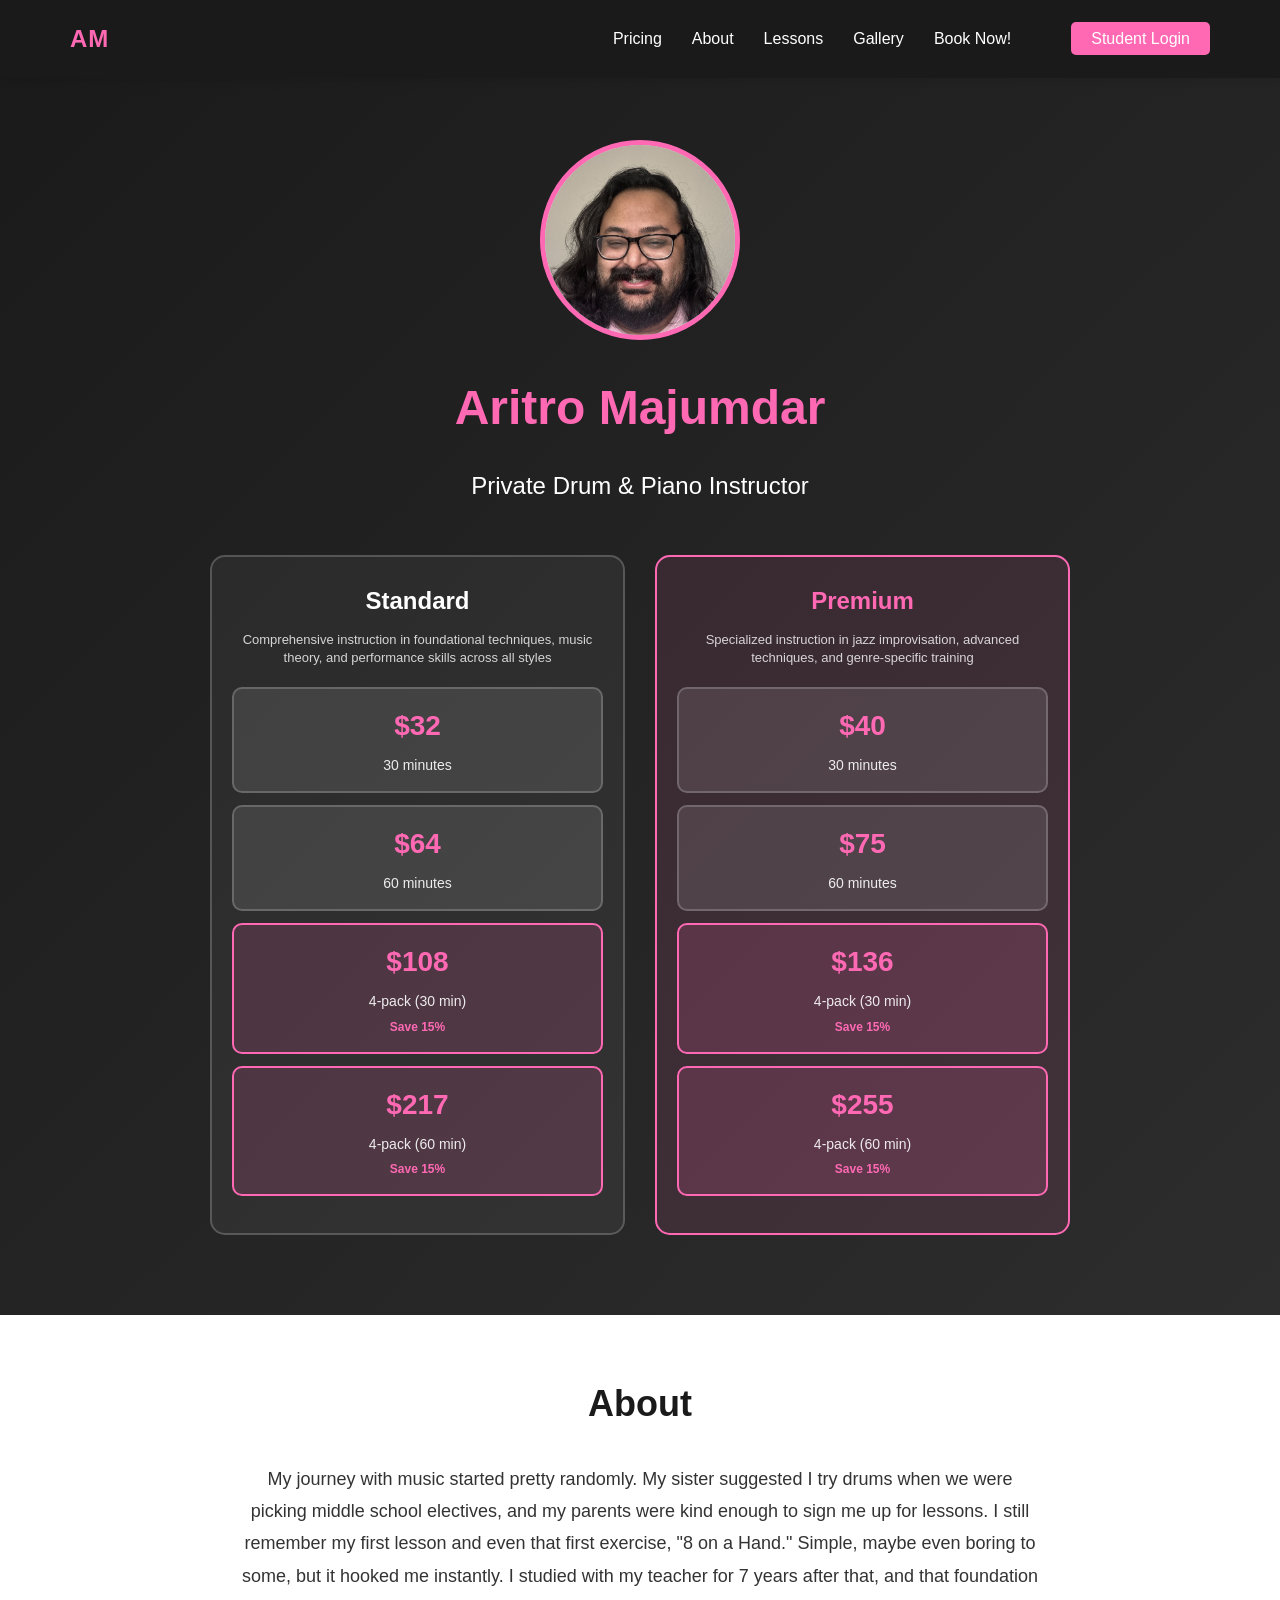
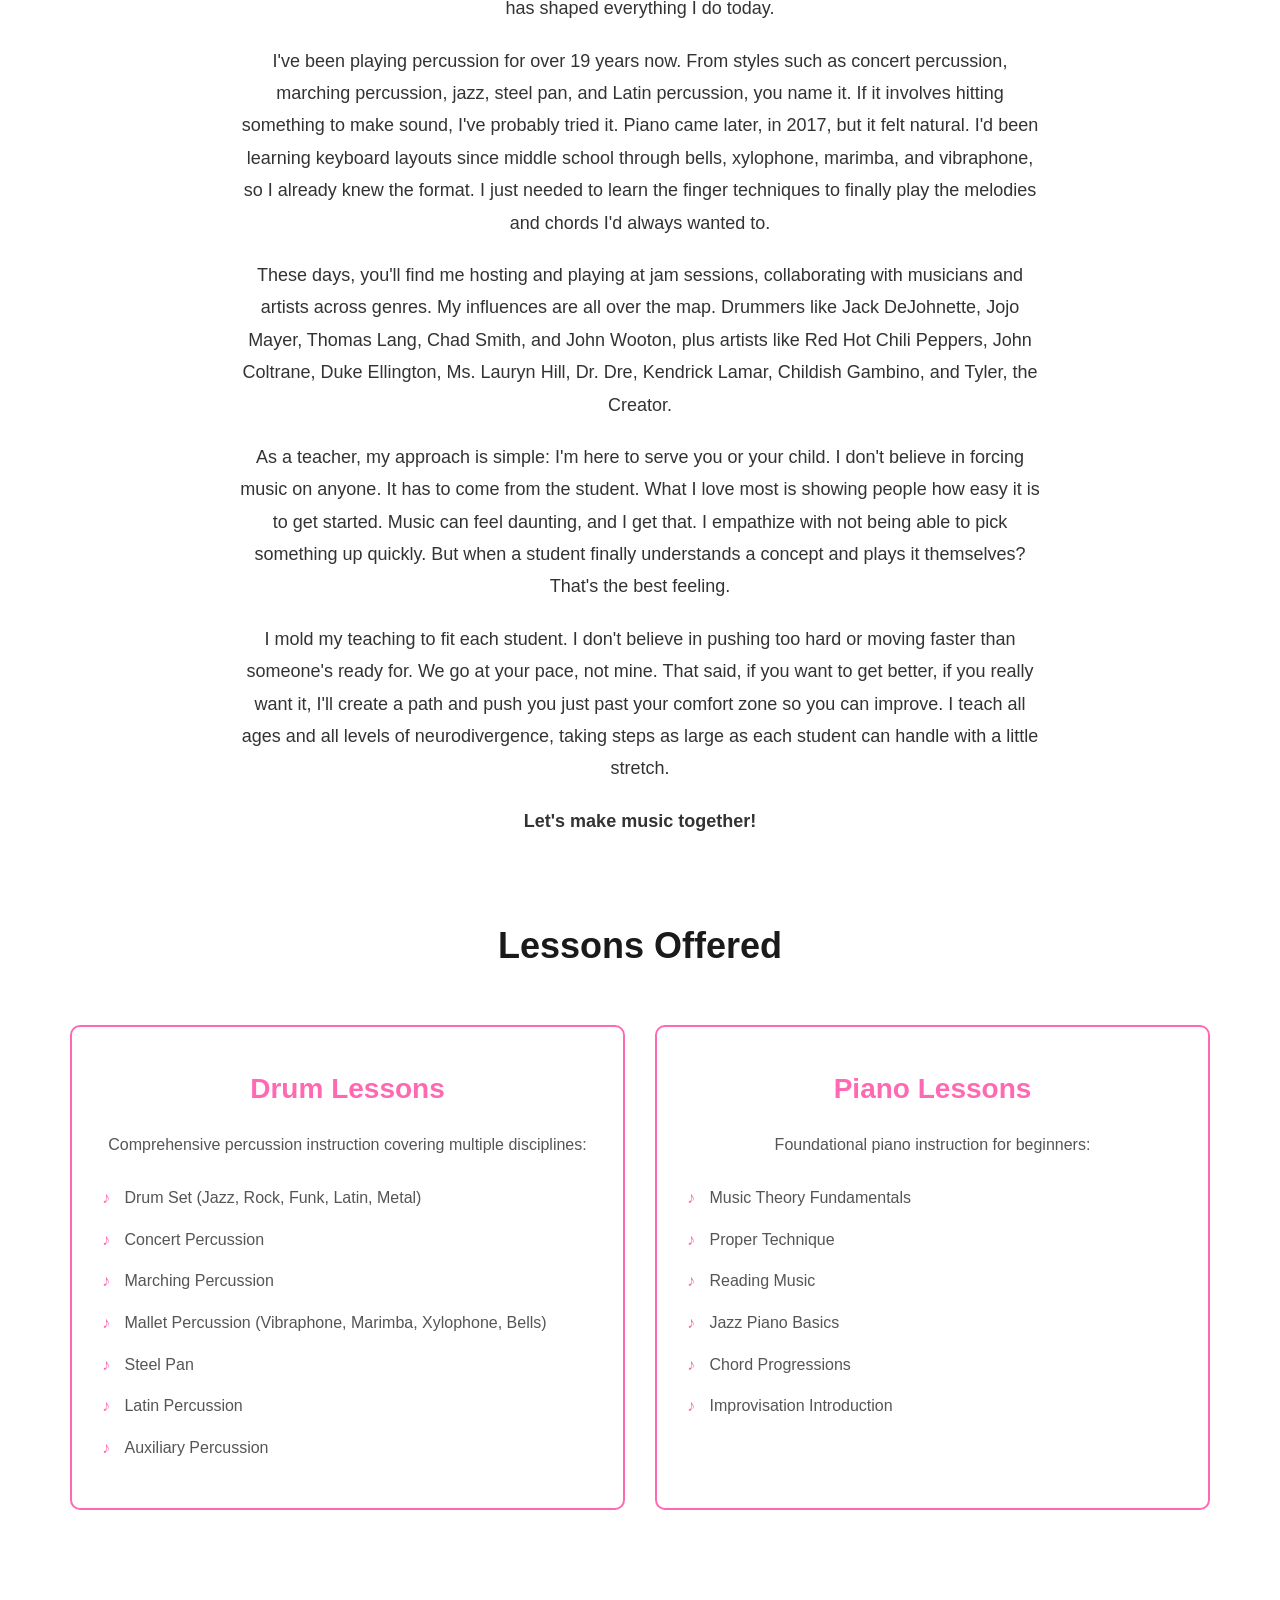
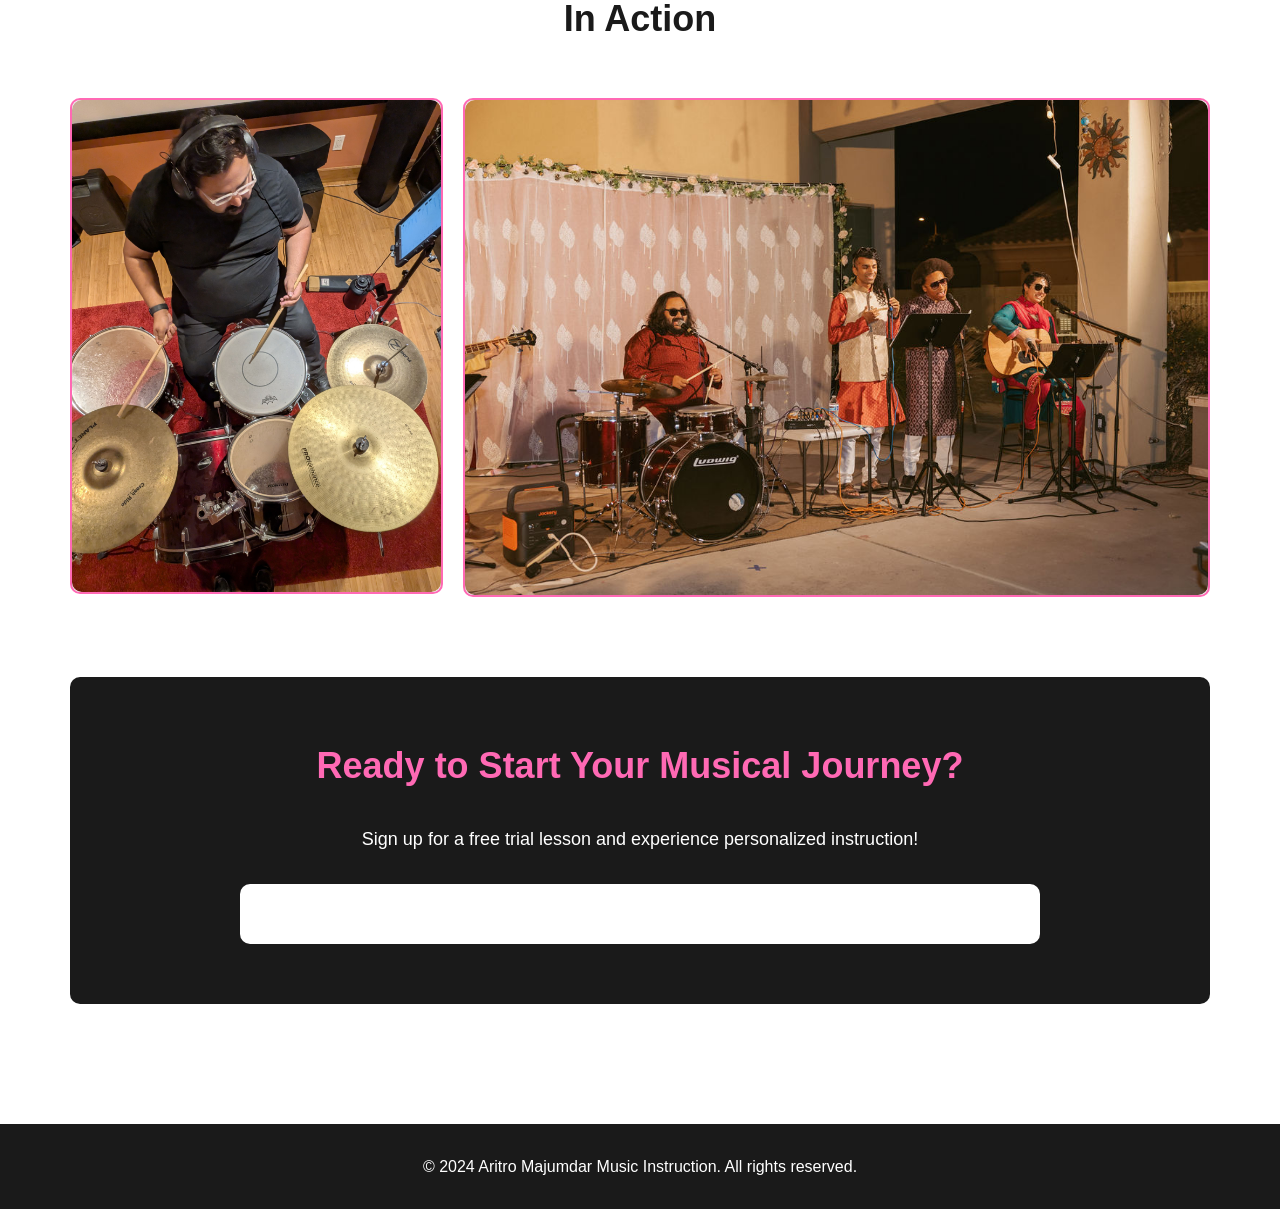
==== commit 4d603ecc: "Small changes to the pricing and added button to nav" ====
--- a/index.html
+++ b/index.html
@@ -11,16 +11,17 @@
         <nav>
             <div class="logo">AM</div>
             <ul class="nav-links">
+                <li><a href="#pricing">Pricing</a></li>
                 <li><a href="#about">About</a></li>
                 <li><a href="#lessons">Lessons</a></li>
                 <li><a href="#gallery">Gallery</a></li>
-                <li><a href="#trial">Free Trial</a></li>
+                <li><a href="#trial">Book Now!</li>
                 <li><a href="login.html" class="login-btn">Student Login</a></li>
             </ul>
         </nav>
     </header>
 
-    <section class="hero">
+    <section id="pricing" class="hero">
         <div class="hero-image">
             <img src="images/music site profile.jpeg" alt="Aritro Majumdar">
         </div>
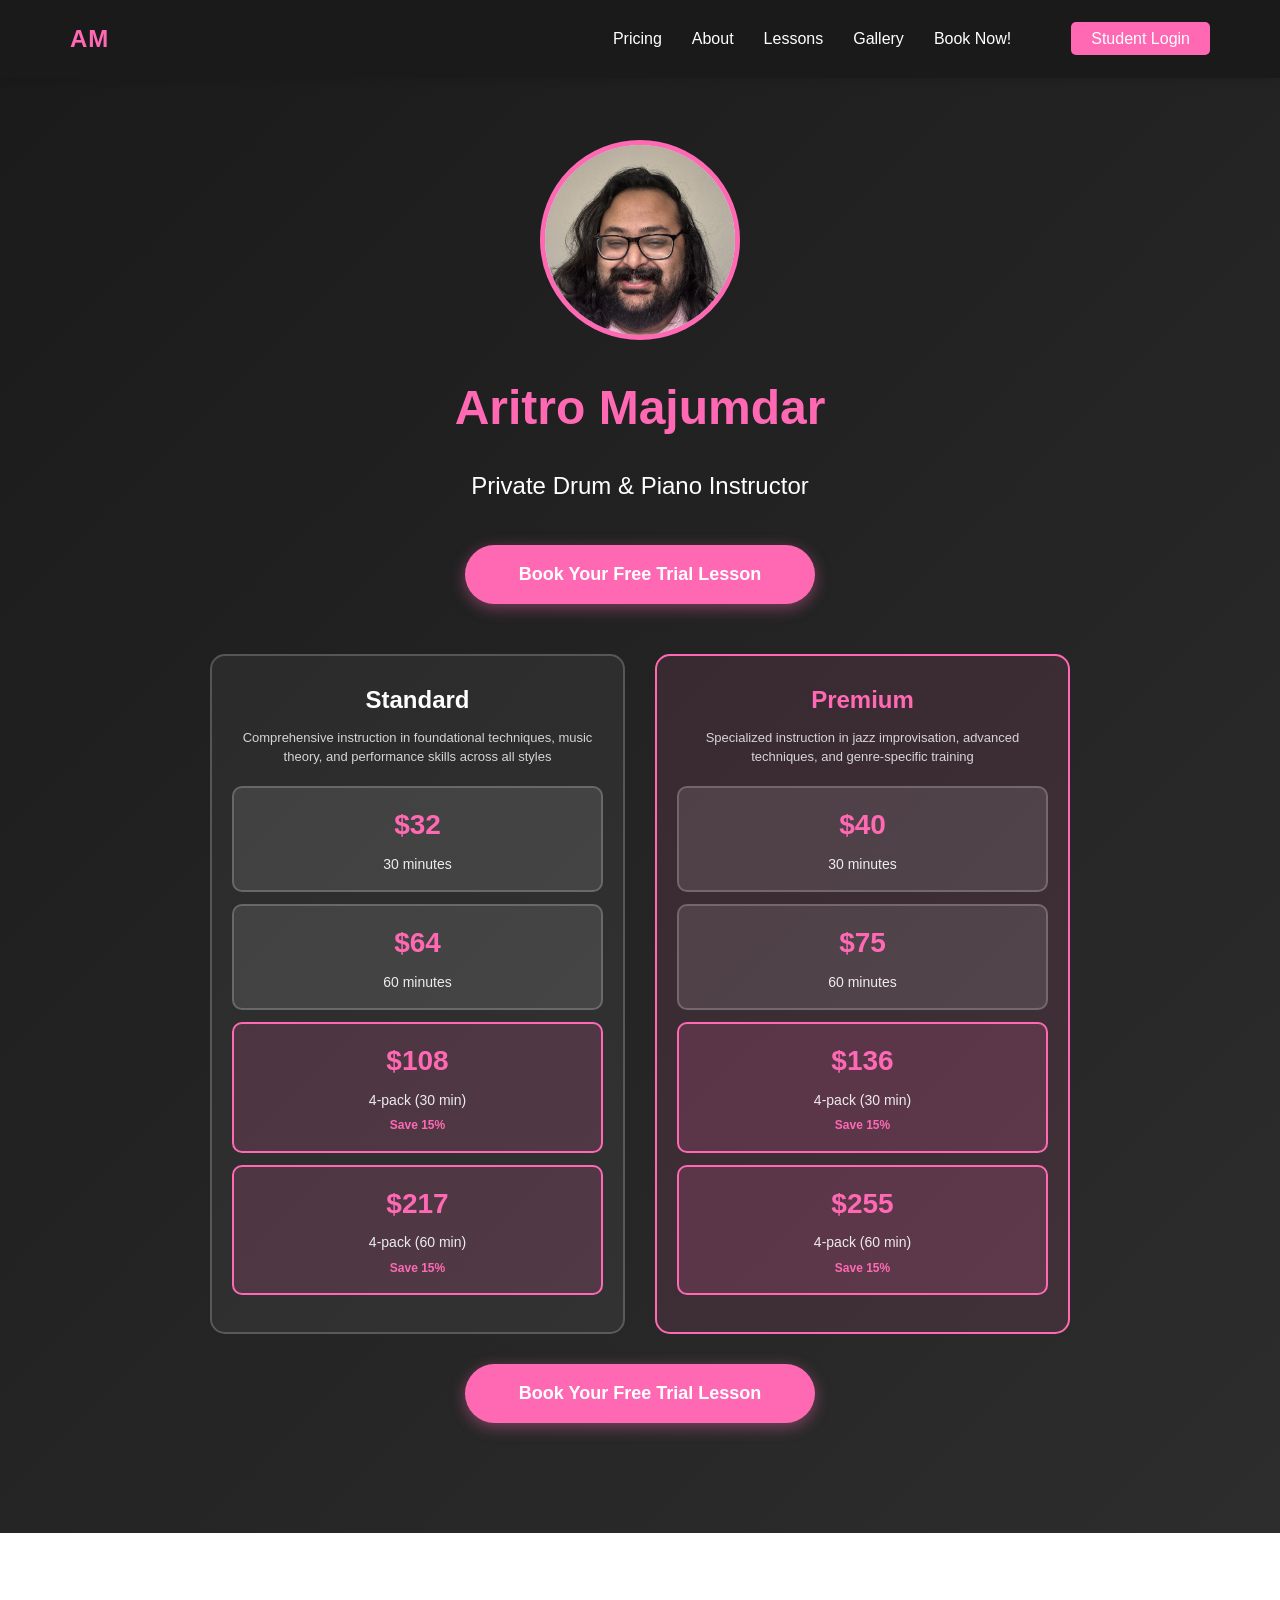
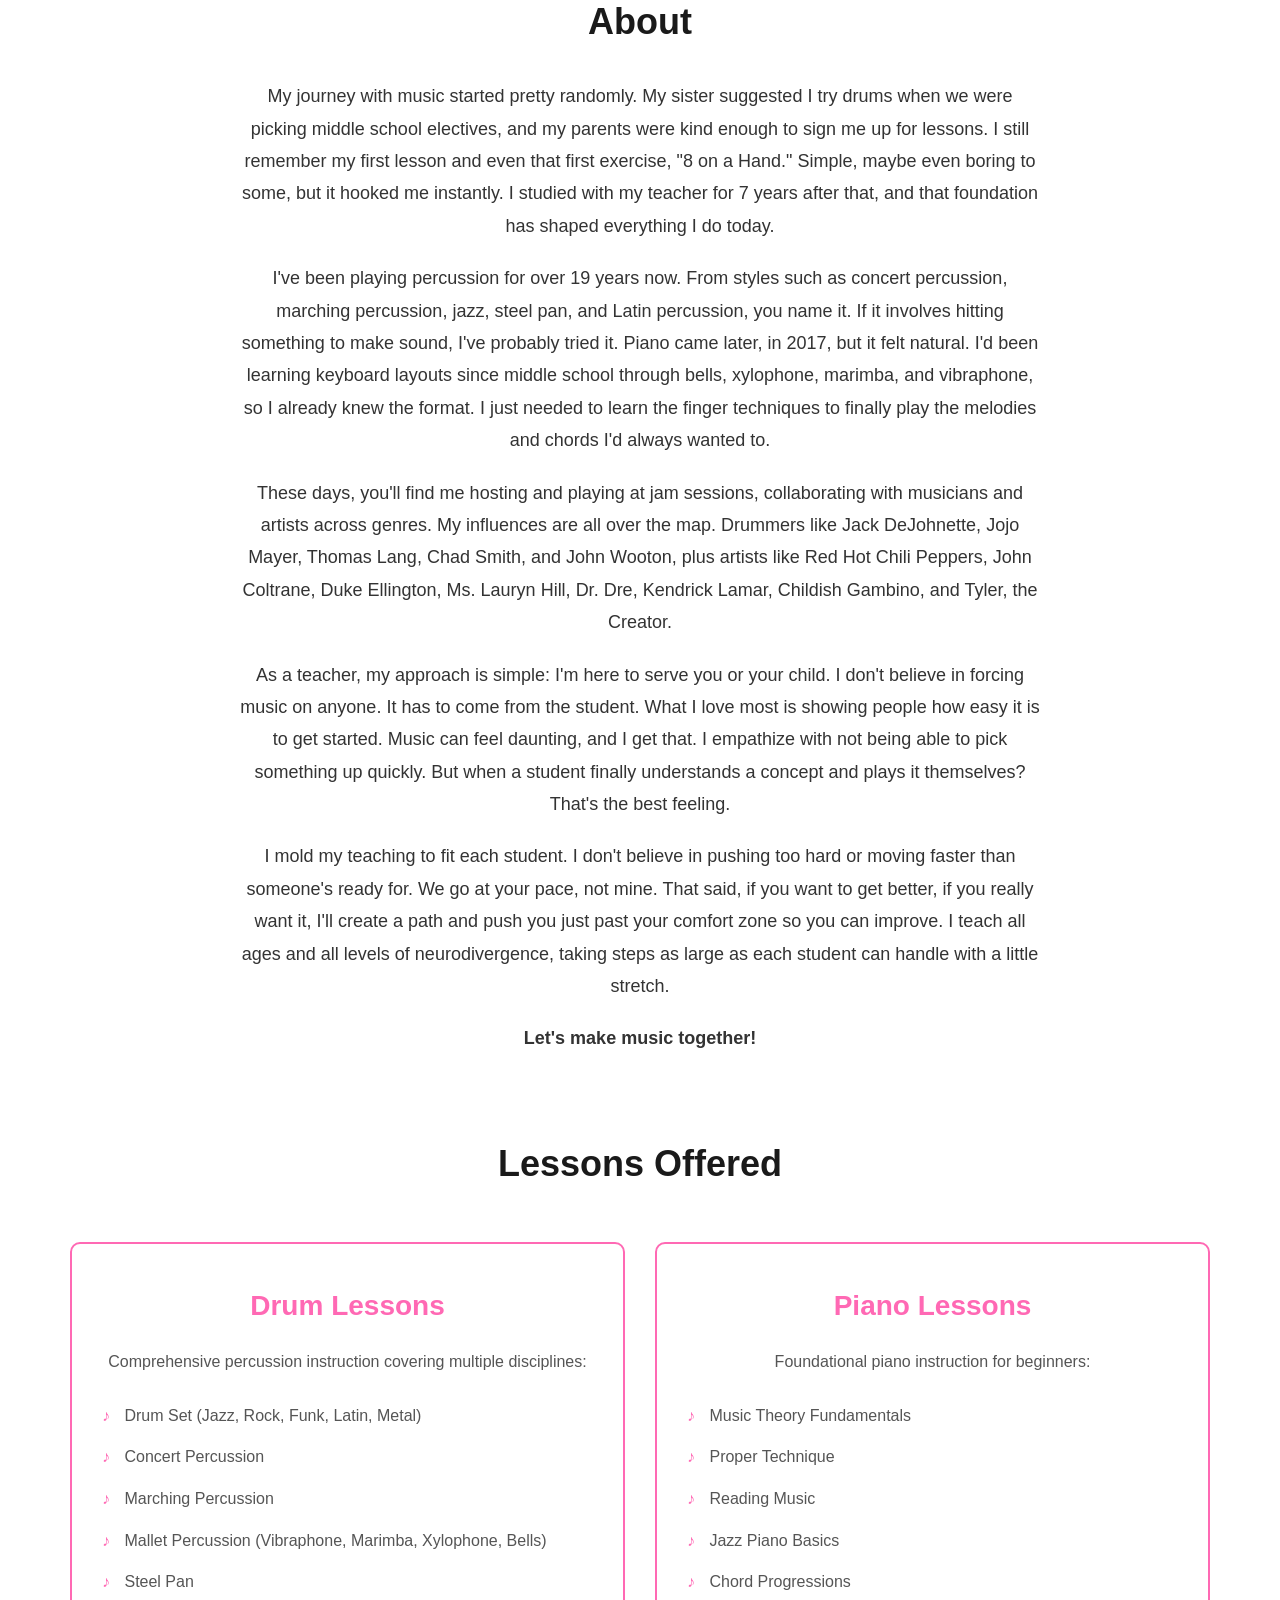
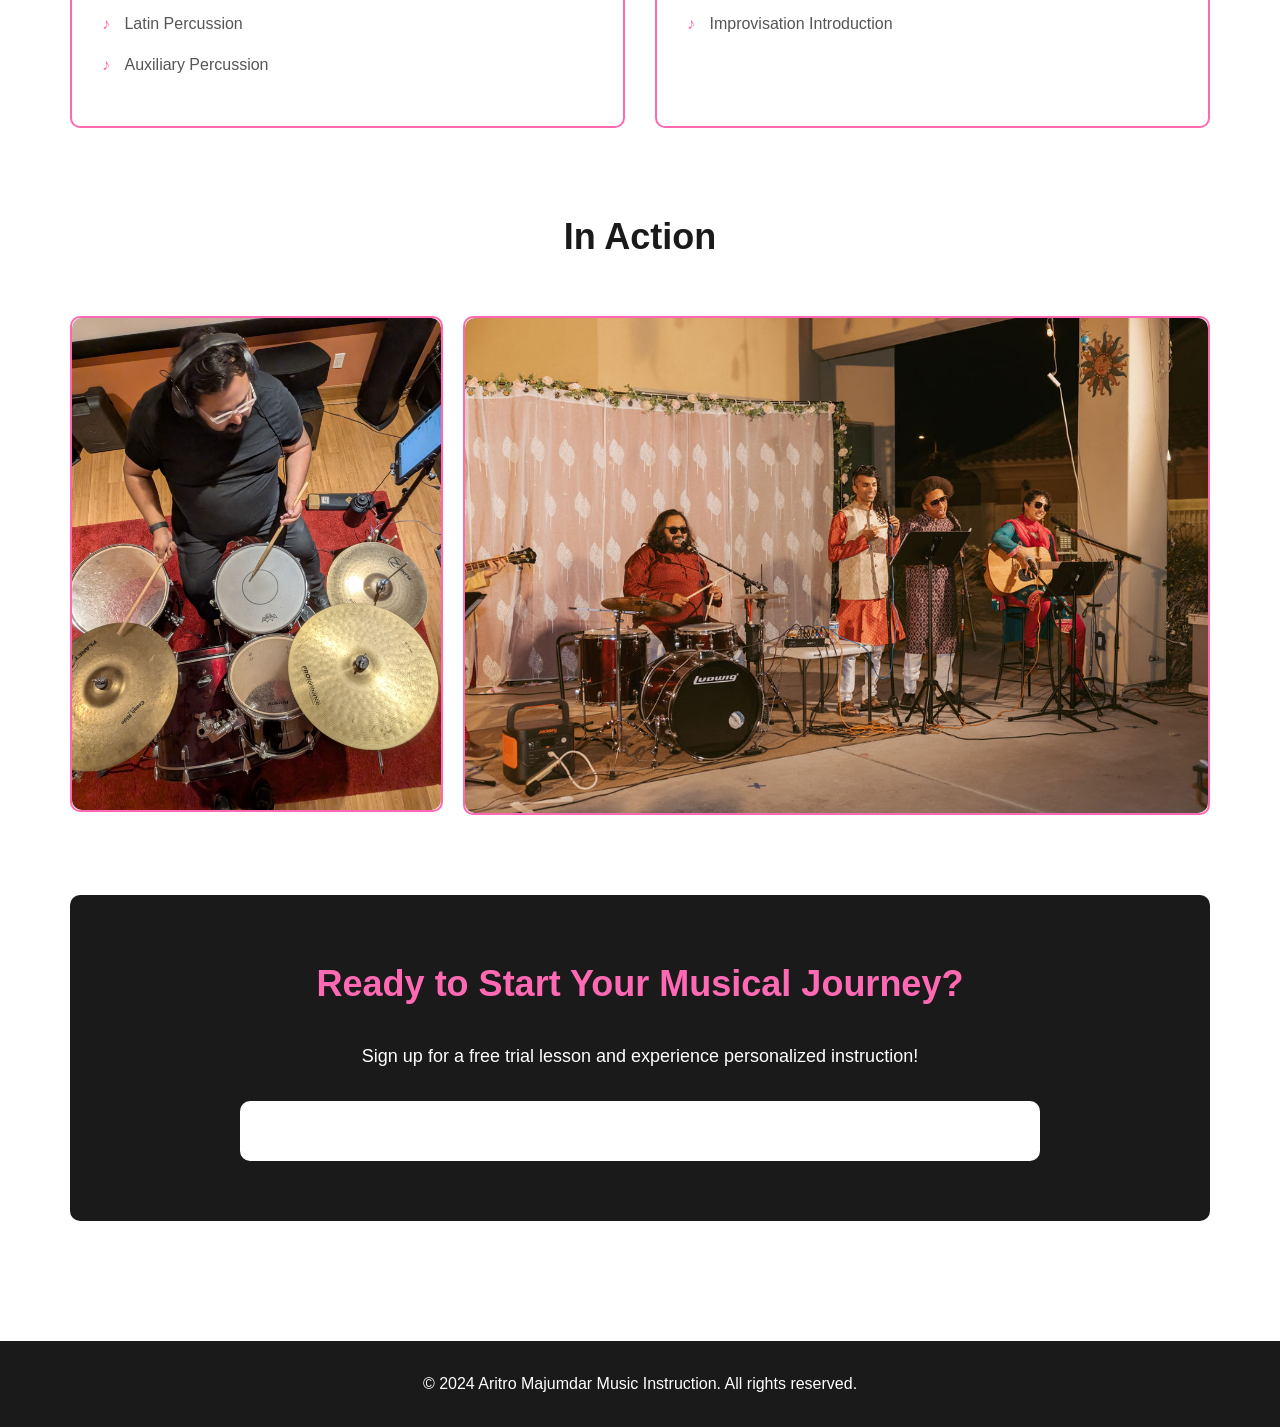
==== commit 44060b73: "Added cta buttons" ====
--- a/index.html
+++ b/index.html
@@ -27,6 +27,7 @@
         </div>
         <h1>Aritro Majumdar</h1>
         <h2>Private Drum & Piano Instructor</h2>
+        <a href="#trial" class="cta-button">Book Your Free Trial Lesson</a>
         
         <div class="pricing-hero">
             <div class="pricing-tier">
@@ -75,6 +76,7 @@
                 </div>
             </div>
         </div>
+        <a href="#trial" class="cta-button">Book Your Free Trial Lesson</a>
     </section>
 
     <div class="container">
--- a/style.css
+++ b/style.css
@@ -146,6 +146,43 @@
     color: #ff69b4;
     margin-top: 5px;
     font-weight: 600;
+}
+
+/* Call to Action Button */
+.cta-button {
+    display: inline-block;
+    background: #ff69b4;
+    color: white;
+    padding: 15px 40px;
+    border-radius: 50px;
+    text-decoration: none;
+    font-size: 18px;
+    font-weight: 600;
+    margin: 30px auto;
+    transition: all 0.3s ease;
+    box-shadow: 0 4px 15px rgba(255, 105, 180, 0.4);
+}
+
+.cta-button:hover {
+    background: #ff1493;
+    transform: translateY(-2px);
+    box-shadow: 0 6px 20px rgba(255, 105, 180, 0.6);
+}
+
+/* Position CTA buttons in hero */
+.hero .cta-button {
+    display: block;
+    max-width: 350px;
+    margin-left: auto;
+    margin-right: auto;
+    text-align: center;
+}
+
+@media (max-width: 768px) {
+    .cta-button {
+        font-size: 16px;
+        padding: 12px 30px;
+    }
 }
 
 /* Mobile responsive */
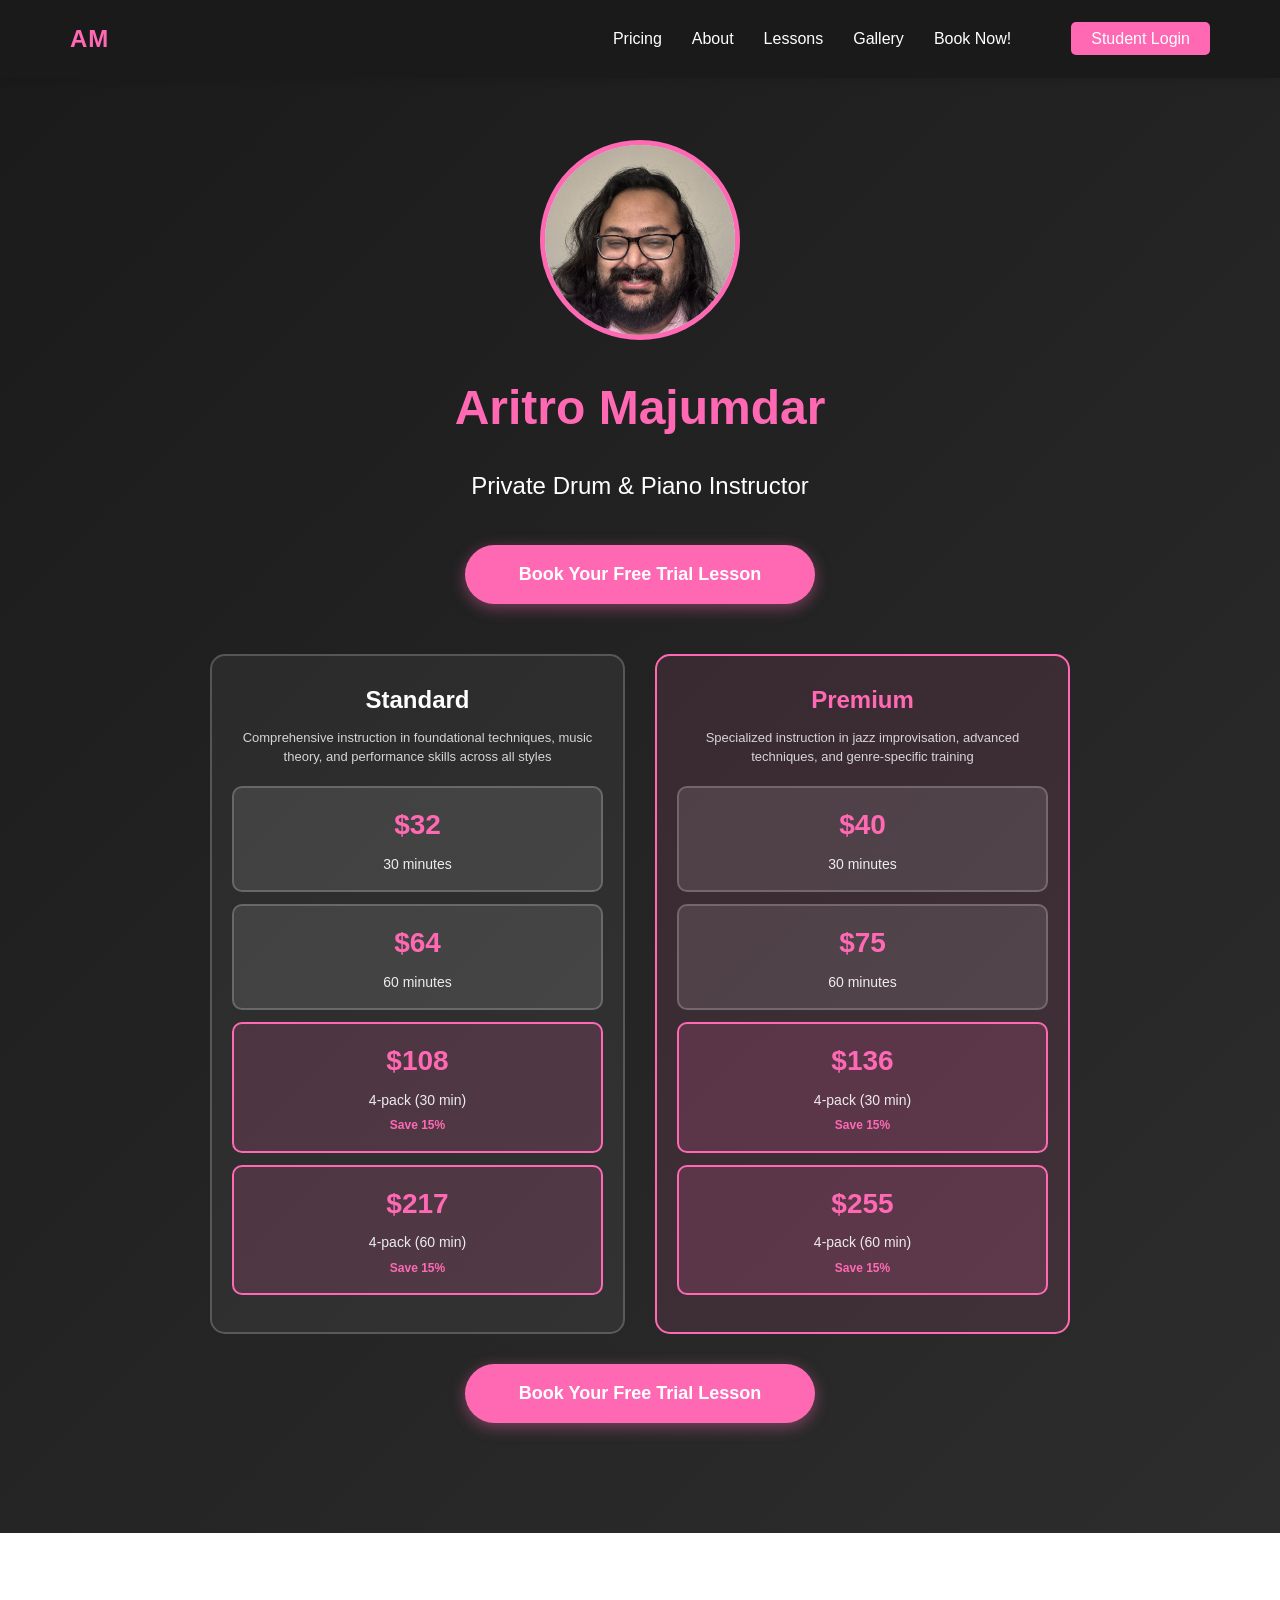
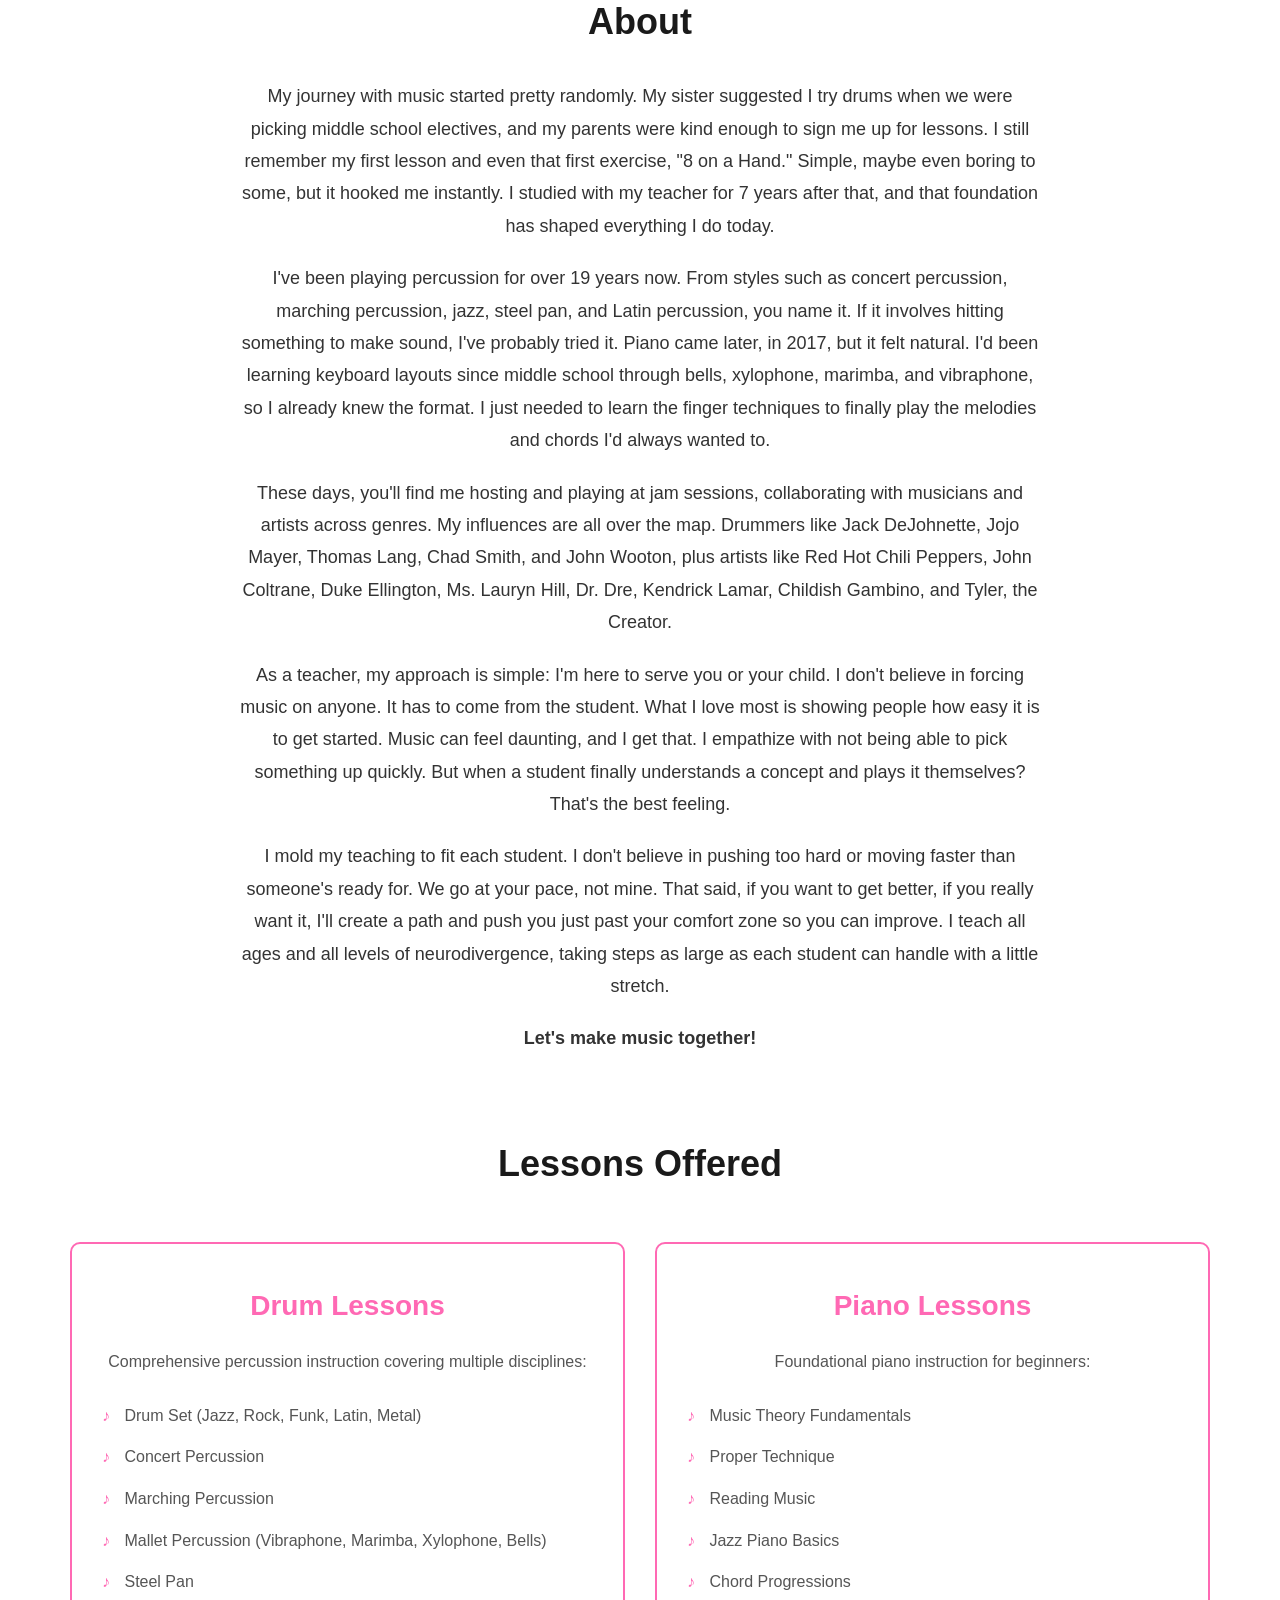
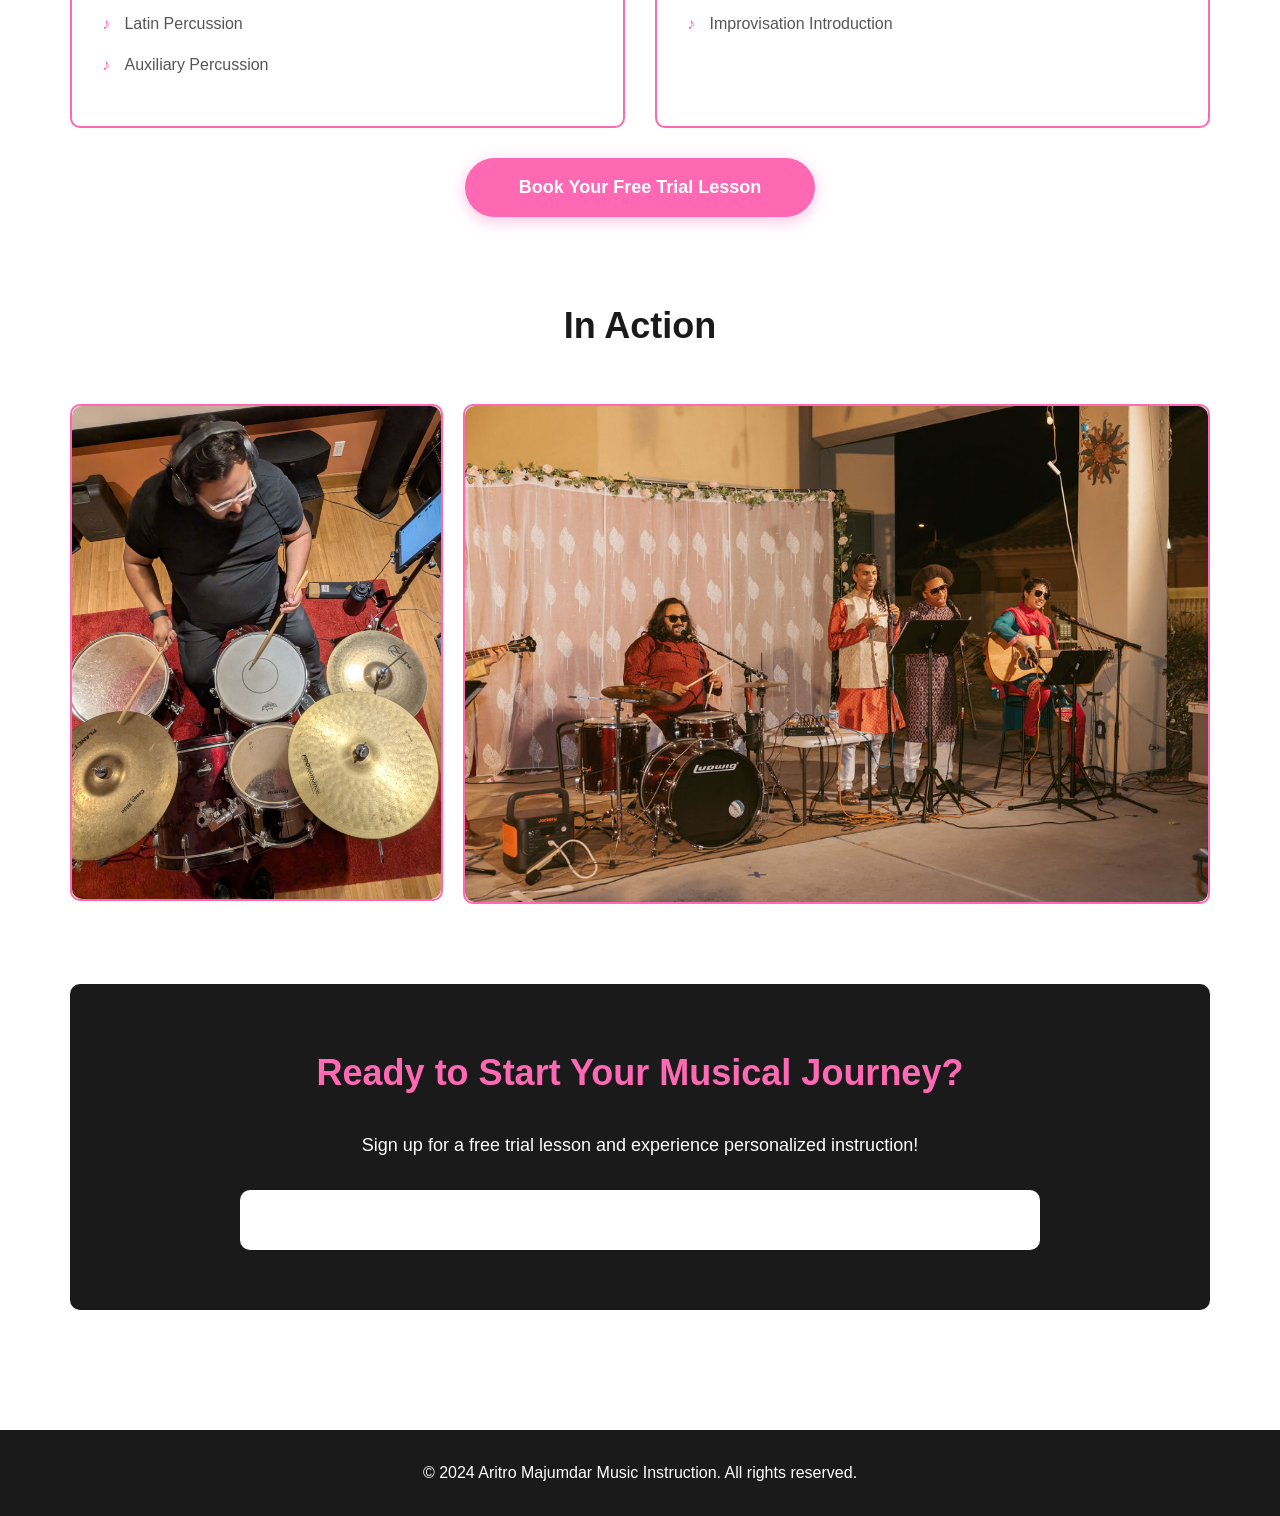
==== commit a879e9ee: "Added cta buttons to other sections" ====
--- a/index.html
+++ b/index.html
@@ -142,6 +142,7 @@
                     </ul>
                 </div>
             </div>
+            <a href="#trial" class="cta-button">Book Your Free Trial Lesson</a>
         </section>
 
         <section id="gallery" class="gallery">
--- a/style.css
+++ b/style.css
@@ -175,6 +175,14 @@
     max-width: 350px;
     margin-left: auto;
     margin-right: auto;
+    text-align: center;
+}
+
+/* Center CTA button in services section */
+.services .cta-button {
+    display: block;
+    max-width: 350px;
+    margin: 30px auto;
     text-align: center;
 }
 
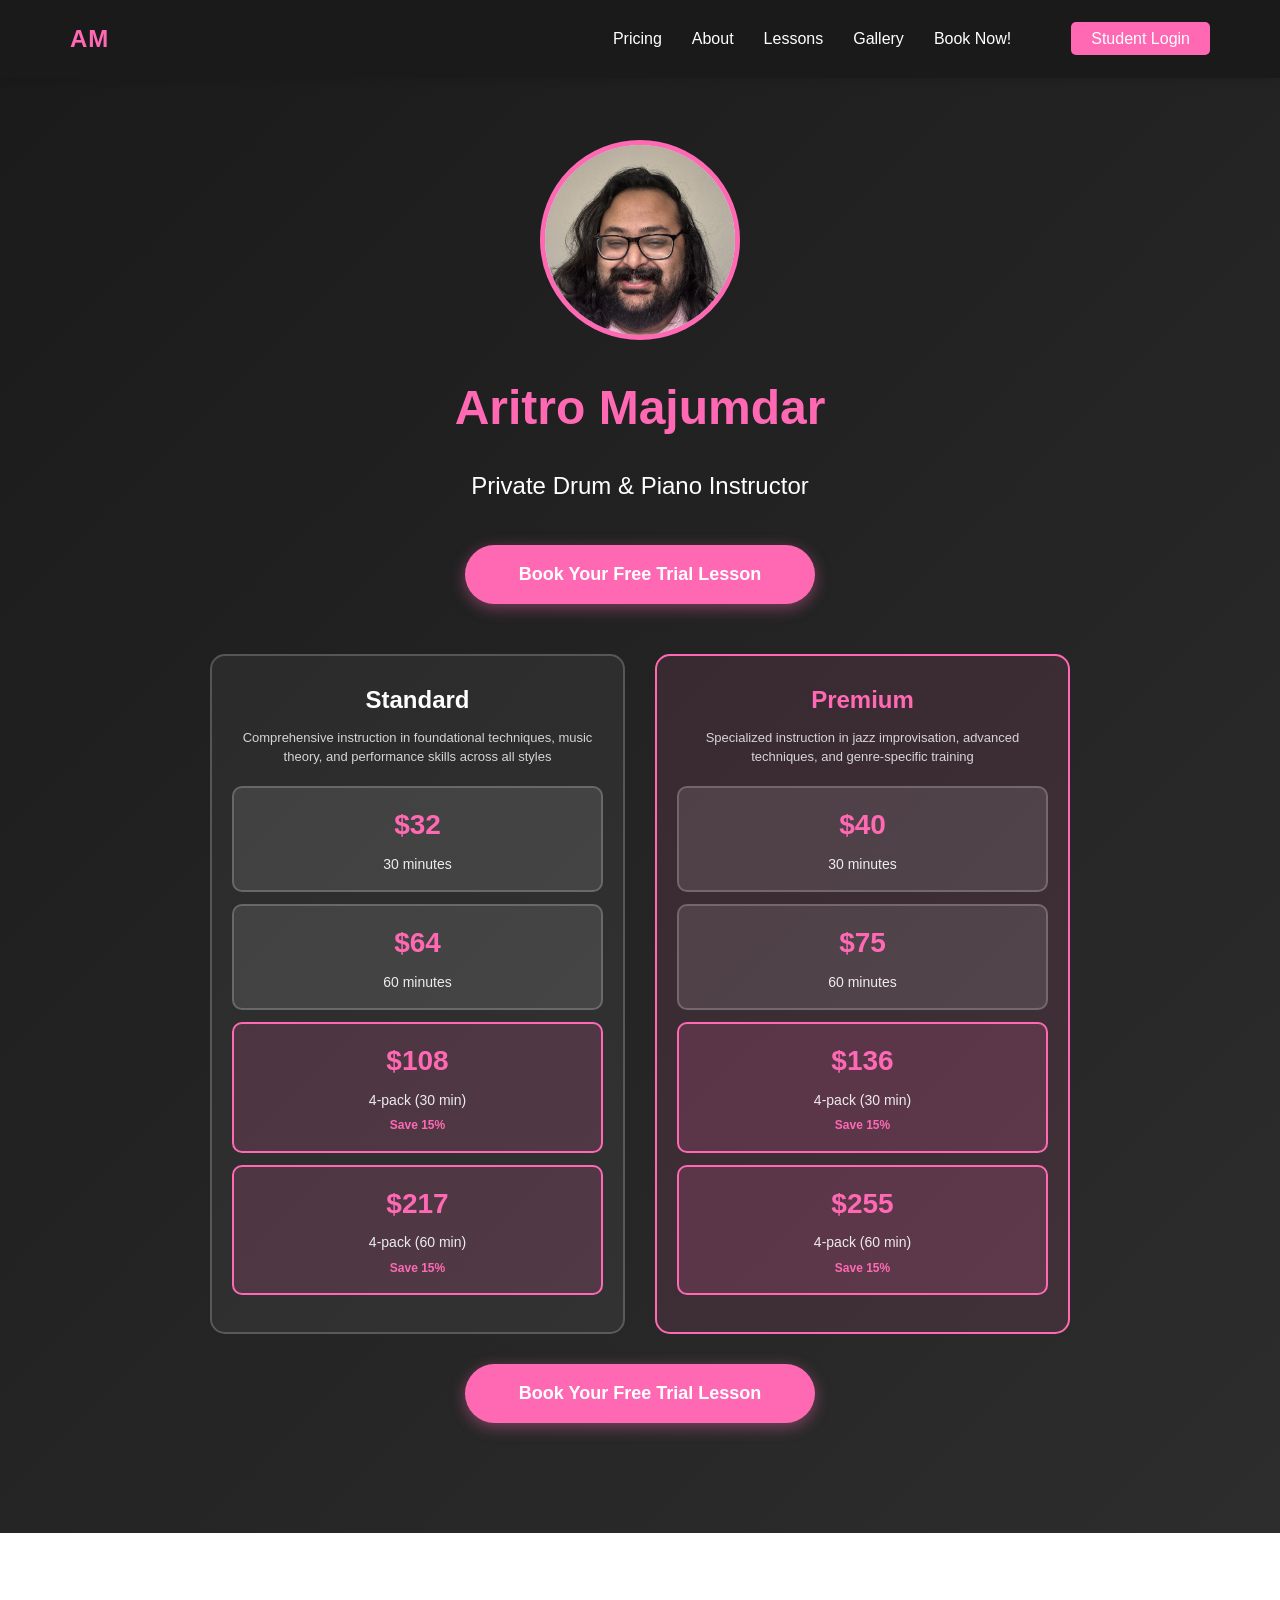
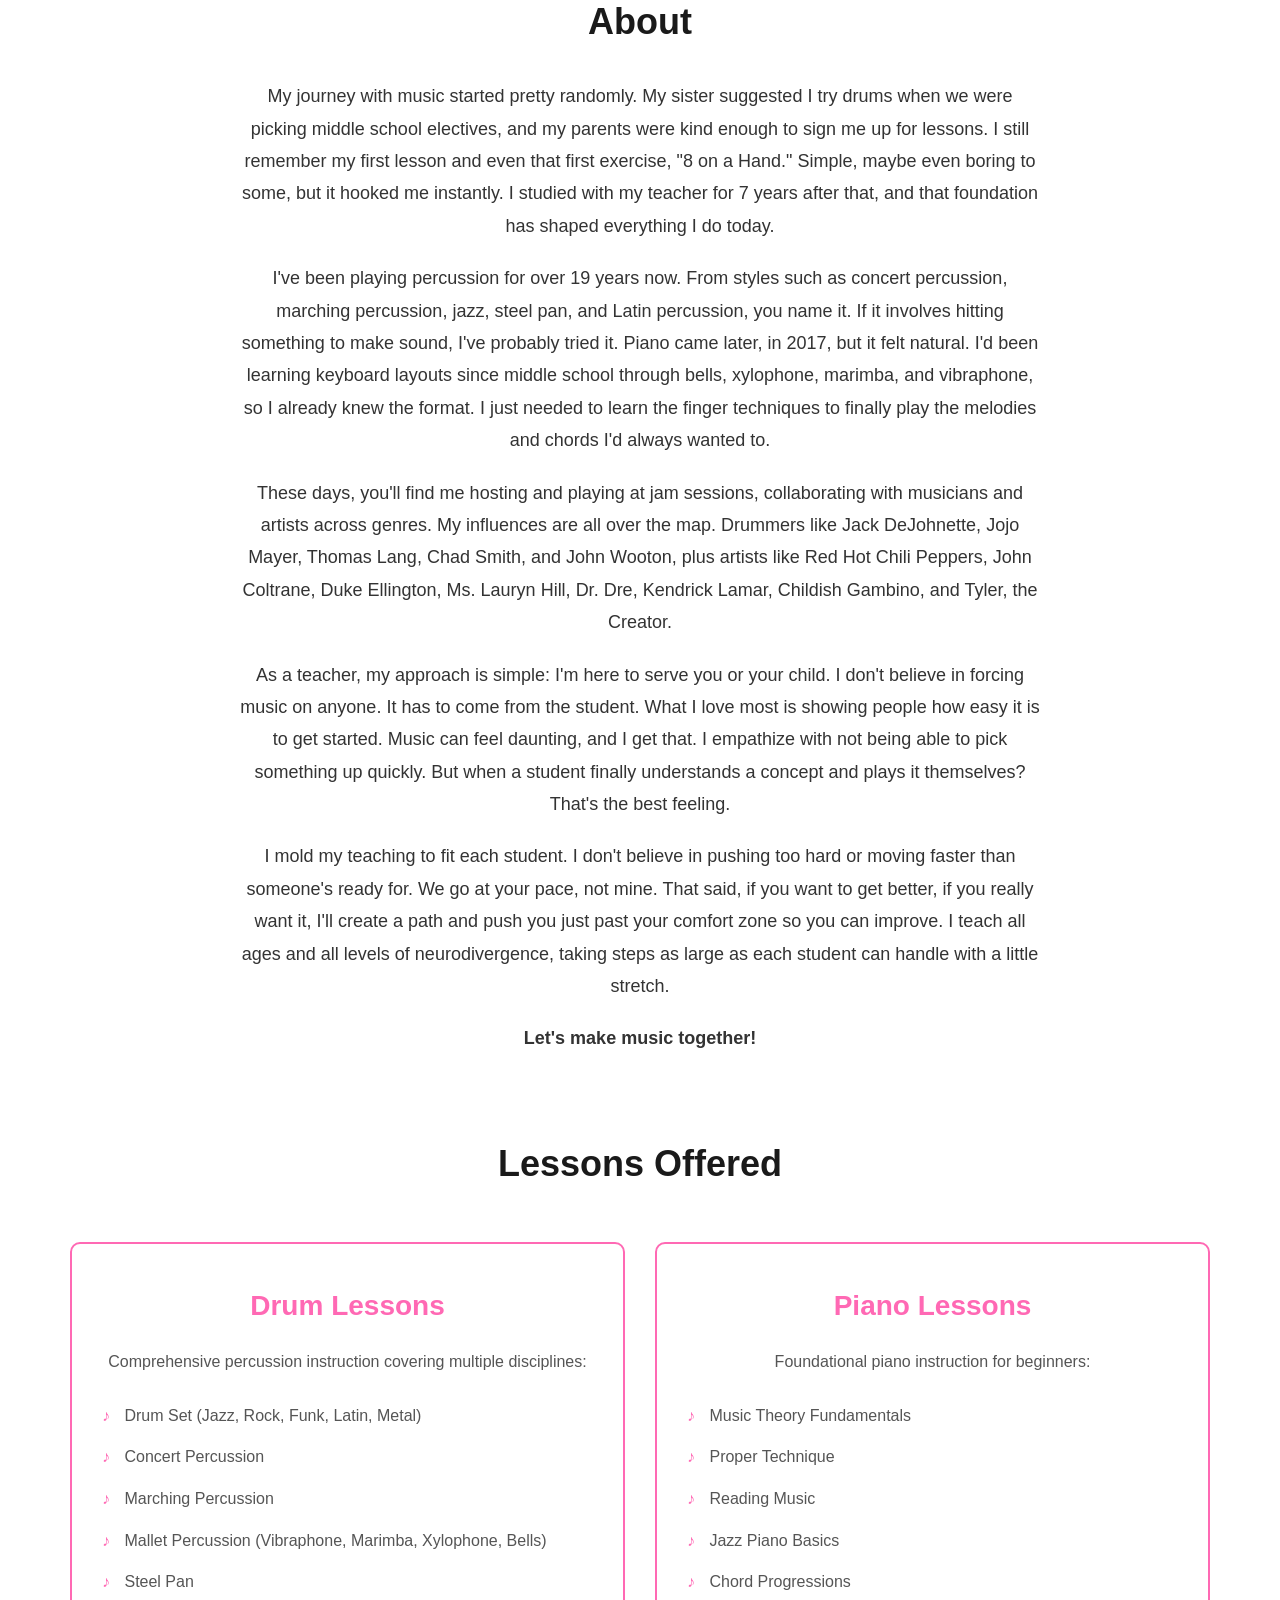
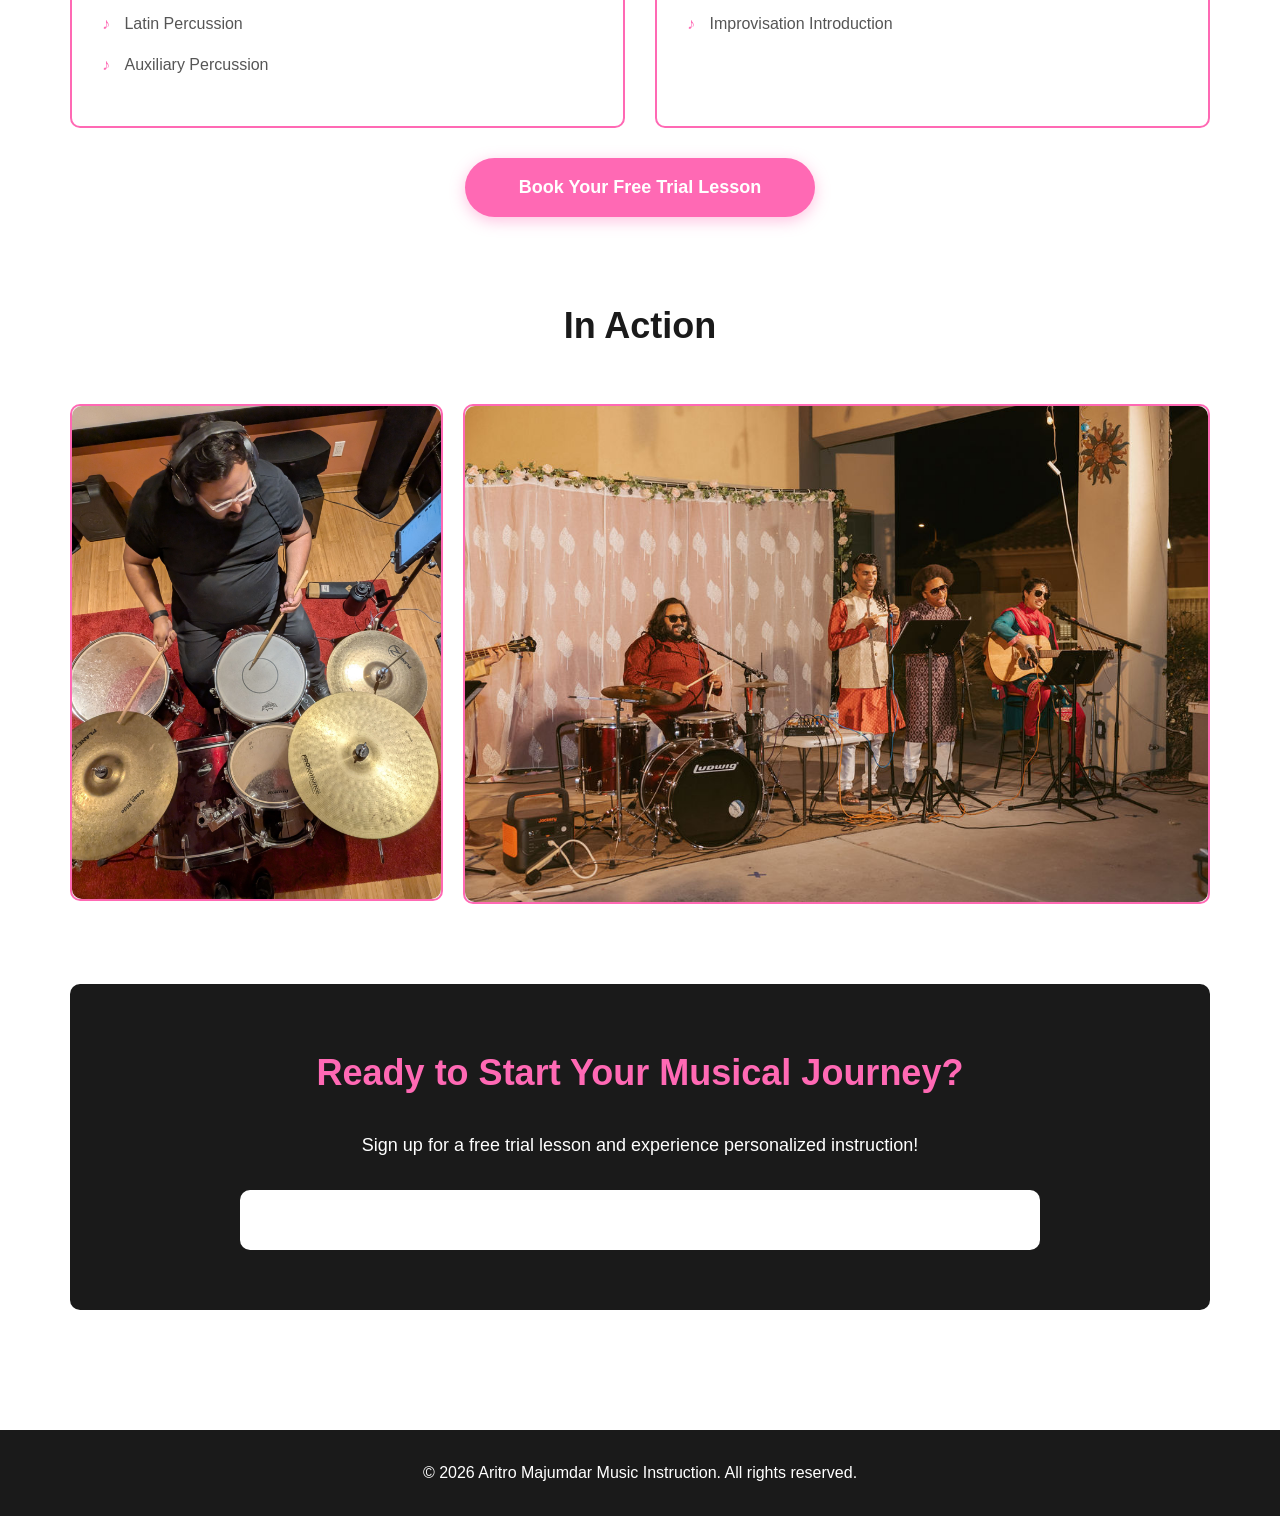
==== commit 29c87678: "Edited copyright" ====
--- a/index.html
+++ b/index.html
@@ -167,7 +167,7 @@
     </div>
 
     <footer>
-        <p>&copy; 2024 Aritro Majumdar Music Instruction. All rights reserved.</p>
+        <p>&copy; 2026 Aritro Majumdar Music Instruction. All rights reserved.</p>
     </footer>
 
     <script>
